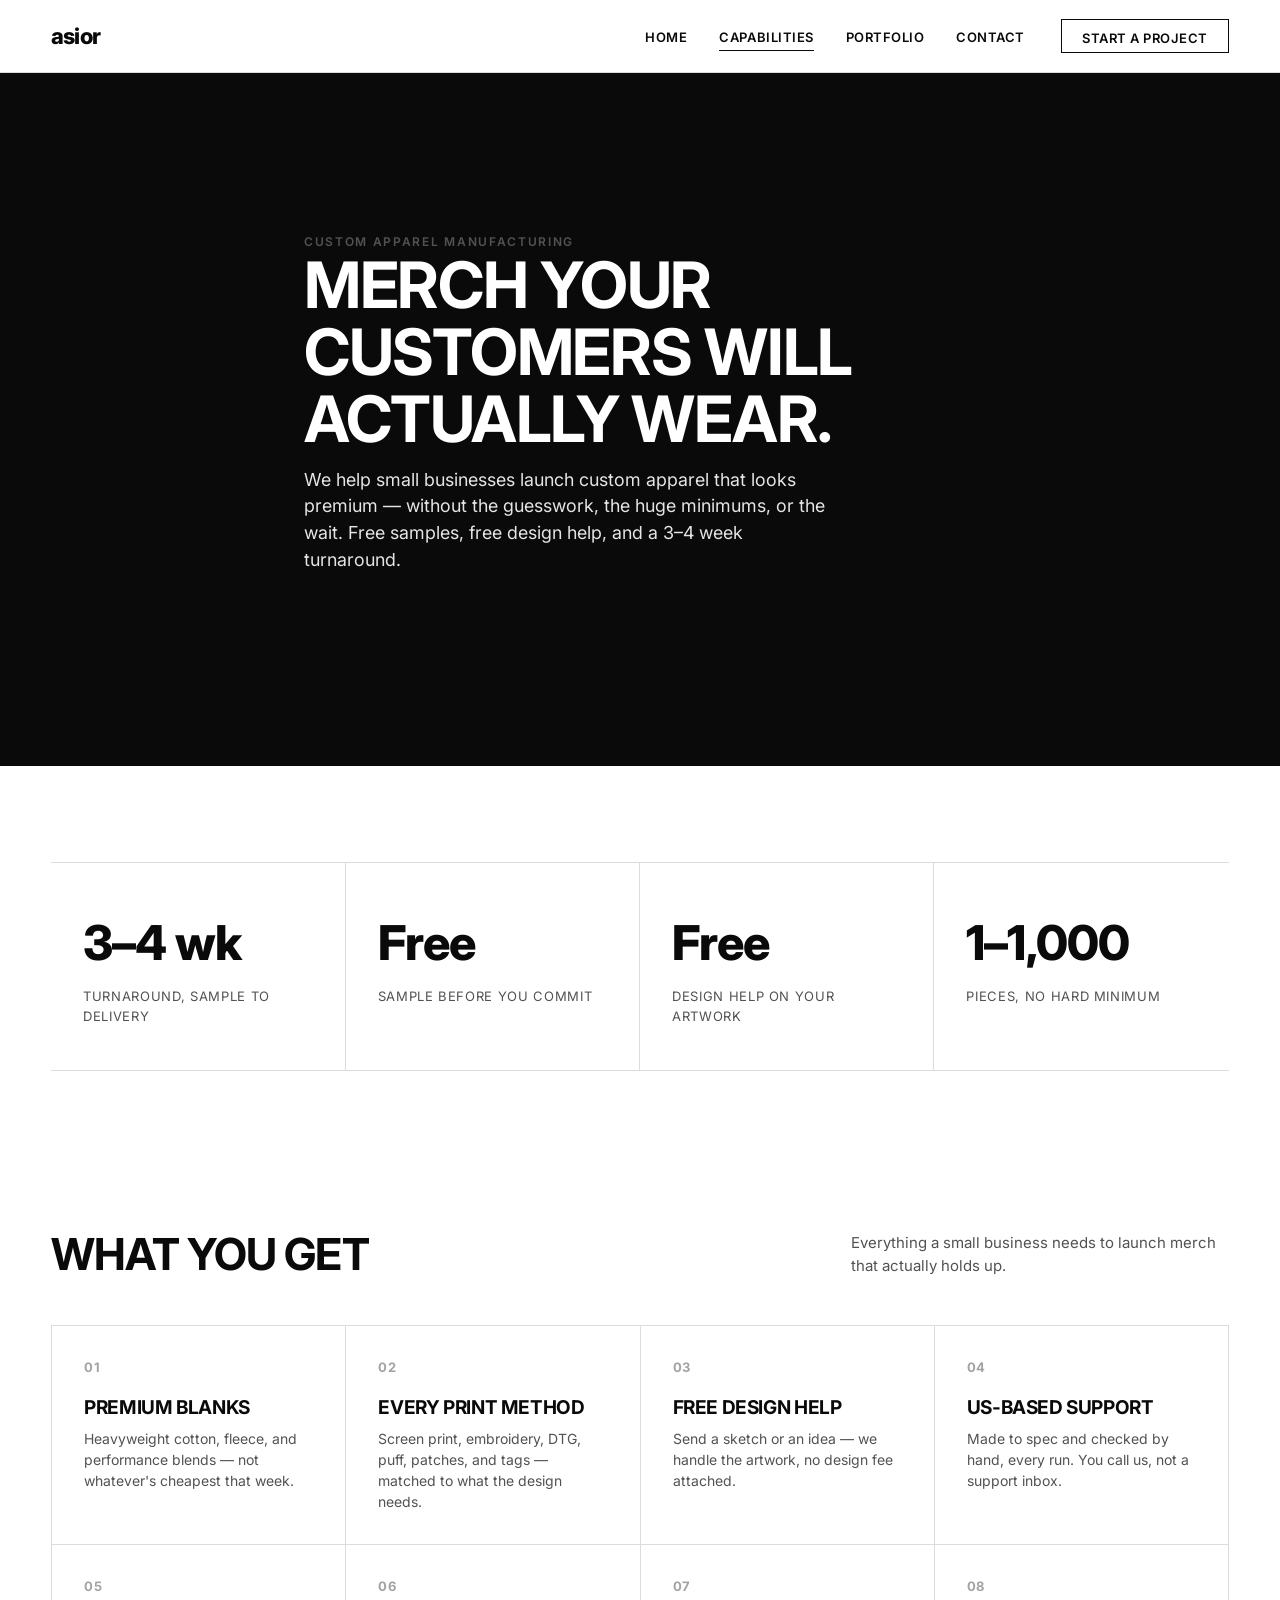
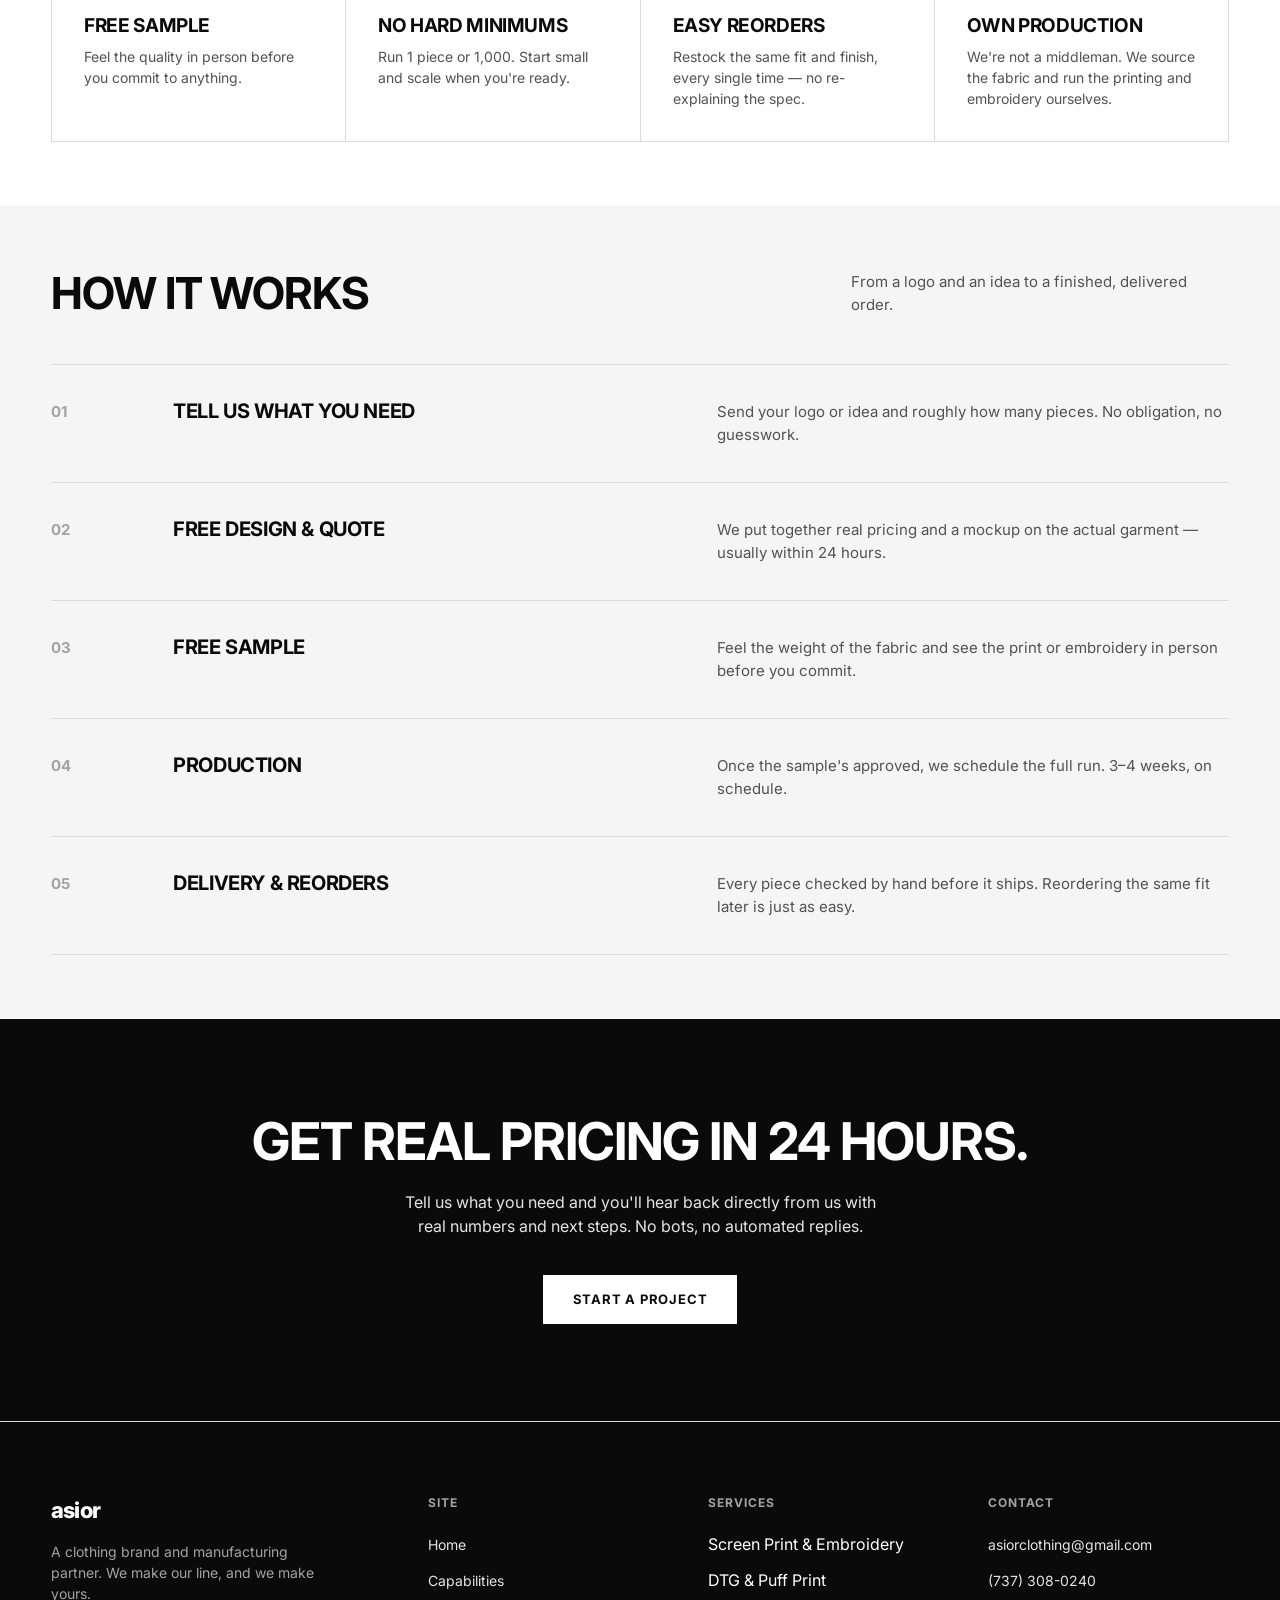
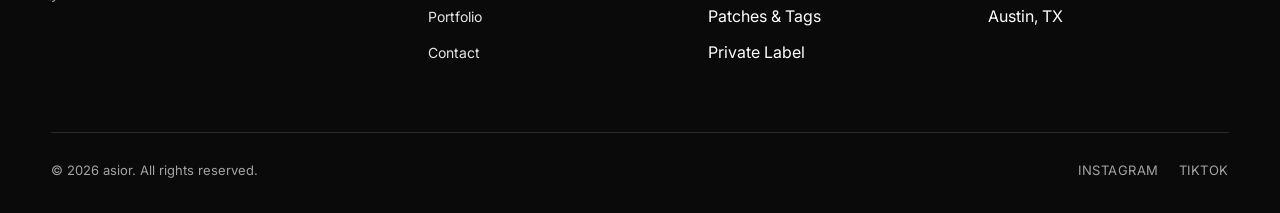
==== capabilities.html @ d7e806b7 "Initial asior marketing site Static site covering home, capabilities, portfolio, and contact pages f" ====
<!DOCTYPE html>
<html lang="en">
<head>
<meta charset="UTF-8">
<meta name="viewport" content="width=device-width, initial-scale=1.0">
<title>Capabilities — asior</title>
<meta name="description" content="Custom apparel manufacturing for small businesses. Free samples, free design help, no hard minimums, 3-4 week turnaround.">
<link rel="stylesheet" href="css/style.css">
</head>
<body>

<header class="site-header">
  <div class="header-inner">
    <a href="index.html" class="logo">asior</a>
    <nav class="main-nav">
      <ul>
        <li><a href="index.html">Home</a></li>
        <li><a href="capabilities.html" class="active">Capabilities</a></li>
        <li><a href="portfolio.html">Portfolio</a></li>
        <li><a href="contact.html">Contact</a></li>
      </ul>
      <a href="contact.html" class="nav-cta">Start a Project</a>
    </nav>
    <button class="menu-toggle" aria-label="Open menu"><span></span><span></span><span></span></button>
  </div>
</header>

<div class="mobile-nav">
  <button class="close-btn" aria-label="Close menu">&times;</button>
  <ul>
    <li><a href="index.html">Home</a></li>
    <li><a href="capabilities.html">Capabilities</a></li>
    <li><a href="portfolio.html">Portfolio</a></li>
    <li><a href="contact.html">Contact</a></li>
  </ul>
  <a href="contact.html" class="nav-cta">Start a Project</a>
</div>

<section class="page-hero">
  <div class="wrap">
    <p class="eyebrow">Custom Apparel Manufacturing</p>
    <h1 class="hero-title">Merch your customers will actually wear.</h1>
    <p class="hero-sub">We help small businesses launch custom apparel that looks premium — without the guesswork, the huge minimums, or the wait. Free samples, free design help, and a 3&ndash;4 week turnaround.</p>
  </div>
</section>

<section>
  <div class="wrap">
    <div class="stats reveal">
      <div class="stat">
        <div class="num">3&ndash;4 wk</div>
        <div class="label">Turnaround, Sample to Delivery</div>
      </div>
      <div class="stat">
        <div class="num">Free</div>
        <div class="label">Sample Before You Commit</div>
      </div>
      <div class="stat">
        <div class="num">Free</div>
        <div class="label">Design Help on Your Artwork</div>
      </div>
      <div class="stat">
        <div class="num">1&ndash;1,000</div>
        <div class="label">Pieces, No Hard Minimum</div>
      </div>
    </div>
  </div>
</section>

<section class="tight">
  <div class="wrap">
    <div class="section-head reveal">
      <h2>What You Get</h2>
      <p>Everything a small business needs to launch merch that actually holds up.</p>
    </div>
    <div class="grid-4">
      <div class="card reveal">
        <div class="num">01</div>
        <h3>Premium Blanks</h3>
        <p>Heavyweight cotton, fleece, and performance blends — not whatever's cheapest that week.</p>
      </div>
      <div class="card reveal">
        <div class="num">02</div>
        <h3>Every Print Method</h3>
        <p>Screen print, embroidery, DTG, puff, patches, and tags — matched to what the design needs.</p>
      </div>
      <div class="card reveal">
        <div class="num">03</div>
        <h3>Free Design Help</h3>
        <p>Send a sketch or an idea — we handle the artwork, no design fee attached.</p>
      </div>
      <div class="card reveal">
        <div class="num">04</div>
        <h3>US-Based Support</h3>
        <p>Made to spec and checked by hand, every run. You call us, not a support inbox.</p>
      </div>
      <div class="card reveal">
        <div class="num">05</div>
        <h3>Free Sample</h3>
        <p>Feel the quality in person before you commit to anything.</p>
      </div>
      <div class="card reveal">
        <div class="num">06</div>
        <h3>No Hard Minimums</h3>
        <p>Run 1 piece or 1,000. Start small and scale when you're ready.</p>
      </div>
      <div class="card reveal">
        <div class="num">07</div>
        <h3>Easy Reorders</h3>
        <p>Restock the same fit and finish, every single time — no re-explaining the spec.</p>
      </div>
      <div class="card reveal">
        <div class="num">08</div>
        <h3>Own Production</h3>
        <p>We're not a middleman. We source the fabric and run the printing and embroidery ourselves.</p>
      </div>
    </div>
  </div>
</section>

<section class="tight" style="background:var(--gray-100);">
  <div class="wrap">
    <div class="section-head reveal">
      <h2>How It Works</h2>
      <p>From a logo and an idea to a finished, delivered order.</p>
    </div>
    <div class="process-list reveal">
      <div class="process-step">
        <div class="step-num">01</div>
        <h3>Tell Us What You Need</h3>
        <p>Send your logo or idea and roughly how many pieces. No obligation, no guesswork.</p>
      </div>
      <div class="process-step">
        <div class="step-num">02</div>
        <h3>Free Design &amp; Quote</h3>
        <p>We put together real pricing and a mockup on the actual garment — usually within 24 hours.</p>
      </div>
      <div class="process-step">
        <div class="step-num">03</div>
        <h3>Free Sample</h3>
        <p>Feel the weight of the fabric and see the print or embroidery in person before you commit.</p>
      </div>
      <div class="process-step">
        <div class="step-num">04</div>
        <h3>Production</h3>
        <p>Once the sample's approved, we schedule the full run. 3&ndash;4 weeks, on schedule.</p>
      </div>
      <div class="process-step">
        <div class="step-num">05</div>
        <h3>Delivery &amp; Reorders</h3>
        <p>Every piece checked by hand before it ships. Reordering the same fit later is just as easy.</p>
      </div>
    </div>
  </div>
</section>

<section class="cta-band">
  <div class="wrap">
    <h2 class="reveal">Get real pricing in 24 hours.</h2>
    <p class="reveal">Tell us what you need and you'll hear back directly from us with real numbers and next steps. No bots, no automated replies.</p>
    <a href="contact.html" class="btn btn-light reveal">Start a Project</a>
  </div>
</section>

<footer class="site-footer">
  <div class="wrap">
    <div class="footer-grid">
      <div class="footer-brand">
        <div class="logo">asior</div>
        <p>A clothing brand and manufacturing partner. We make our line, and we make yours.</p>
      </div>
      <div class="footer-col">
        <h4>Site</h4>
        <ul>
          <li><a href="index.html">Home</a></li>
          <li><a href="capabilities.html">Capabilities</a></li>
          <li><a href="portfolio.html">Portfolio</a></li>
          <li><a href="contact.html">Contact</a></li>
        </ul>
      </div>
      <div class="footer-col">
        <h4>Services</h4>
        <ul>
          <li>Screen Print &amp; Embroidery</li>
          <li>DTG &amp; Puff Print</li>
          <li>Patches &amp; Tags</li>
          <li>Private Label</li>
        </ul>
      </div>
      <div class="footer-col">
        <h4>Contact</h4>
        <ul>
          <li><a href="mailto:asiorclothing@gmail.com">asiorclothing@gmail.com</a></li>
          <li><a href="tel:+17373080240">(737) 308-0240</a></li>
          <li>Austin, TX</li>
        </ul>
      </div>
    </div>
    <div class="footer-bottom">
      <p>&copy; 2026 asior. All rights reserved.</p>
      <div class="social-links">
        <a href="https://www.instagram.com/asior_clothing/" target="_blank" rel="noopener">Instagram</a>
        <a href="https://www.tiktok.com/@asiorclothing" target="_blank" rel="noopener">TikTok</a>
      </div>
    </div>
  </div>
</footer>

<script src="js/script.js"></script>
</body>
</html>
---- css/style.css ----
/* asior — design system
   Inspired by MNML: high-contrast black/white, large display type,
   generous whitespace, bordered grids, minimal text-based CTAs. */

@import url('https://fonts.googleapis.com/css2?family=Inter:wght@400;500;600;700;800&display=swap');

:root {
  --black: #0a0a0a;
  --white: #ffffff;
  --gray-100: #f5f5f5;
  --gray-200: #e5e5e5;
  --gray-400: #a3a3a3;
  --gray-600: #525252;
  --border: #dcdcdc;
  --max-width: 1400px;
  --gutter: clamp(20px, 4vw, 64px);
}

* { margin: 0; padding: 0; box-sizing: border-box; }

html { scroll-behavior: smooth; }

body {
  font-family: 'Inter', -apple-system, BlinkMacSystemFont, 'Segoe UI', sans-serif;
  color: var(--black);
  background: var(--white);
  line-height: 1.5;
  -webkit-font-smoothing: antialiased;
}

img { display: block; max-width: 100%; }

a { color: inherit; text-decoration: none; }

.wrap {
  max-width: var(--max-width);
  margin: 0 auto;
  padding-left: var(--gutter);
  padding-right: var(--gutter);
}

.eyebrow {
  font-size: 12px;
  font-weight: 600;
  letter-spacing: 0.14em;
  text-transform: uppercase;
  color: var(--gray-600);
}

h1, h2, h3 { font-weight: 700; letter-spacing: -0.02em; line-height: 1.05; }

/* ---------- Header ---------- */
.site-header {
  position: sticky;
  top: 0;
  z-index: 100;
  background: rgba(255,255,255,0.92);
  backdrop-filter: blur(8px);
  border-bottom: 1px solid var(--border);
}

.header-inner {
  max-width: var(--max-width);
  margin: 0 auto;
  padding: 0 var(--gutter);
  height: 72px;
  display: flex;
  align-items: center;
  justify-content: space-between;
}

.logo {
  font-size: 22px;
  font-weight: 800;
  letter-spacing: -0.04em;
  text-transform: lowercase;
}

.main-nav {
  display: flex;
  align-items: center;
  gap: 36px;
}

.main-nav ul {
  display: flex;
  list-style: none;
  gap: 32px;
}

.main-nav a {
  font-size: 13px;
  font-weight: 600;
  letter-spacing: 0.04em;
  text-transform: uppercase;
  position: relative;
  padding-bottom: 4px;
}

.main-nav a.active,
.main-nav a:hover {
  color: var(--black);
}

.main-nav a::after {
  content: '';
  position: absolute;
  left: 0; bottom: -2px;
  width: 0; height: 1px;
  background: var(--black);
  transition: width 0.25s ease;
}

.main-nav a:hover::after,
.main-nav a.active::after { width: 100%; }

.nav-cta {
  display: inline-flex;
  align-items: center;
  border: 1px solid var(--black);
  padding: 9px 20px;
  font-size: 12px;
  font-weight: 700;
  letter-spacing: 0.06em;
  text-transform: uppercase;
  transition: background 0.2s ease, color 0.2s ease;
}

.nav-cta:hover { background: var(--black); color: var(--white); }

.menu-toggle {
  display: none;
  flex-direction: column;
  gap: 5px;
  background: none;
  border: none;
  cursor: pointer;
  padding: 8px;
}

.menu-toggle span {
  width: 22px;
  height: 1.5px;
  background: var(--black);
  display: block;
}

/* ---------- Buttons / CTAs ---------- */
.btn {
  display: inline-flex;
  align-items: center;
  gap: 8px;
  font-size: 13px;
  font-weight: 700;
  letter-spacing: 0.06em;
  text-transform: uppercase;
  padding: 15px 30px;
  border: 1px solid var(--black);
  transition: background 0.2s ease, color 0.2s ease;
  cursor: pointer;
}

.btn-dark { background: var(--black); color: var(--white); }
.btn-dark:hover { background: var(--white); color: var(--black); }

.btn-light { background: var(--white); color: var(--black); }
.btn-light:hover { background: var(--black); color: var(--white); }

.text-link {
  font-size: 13px;
  font-weight: 600;
  letter-spacing: 0.03em;
  text-transform: uppercase;
  border-bottom: 1px solid var(--black);
  padding-bottom: 2px;
  display: inline-block;
}

/* ---------- Hero ---------- */
.hero {
  position: relative;
  min-height: 86vh;
  display: flex;
  align-items: flex-end;
  background: var(--black);
  overflow: hidden;
}

.hero-media {
  position: absolute;
  inset: 0;
  width: 100%;
  height: 100%;
  object-fit: cover;
  filter: grayscale(100%) contrast(1.05);
  opacity: 0.85;
}

.hero-overlay {
  position: absolute;
  inset: 0;
  background: linear-gradient(180deg, rgba(0,0,0,0.15) 0%, rgba(0,0,0,0.75) 100%);
}

.hero-content {
  position: relative;
  z-index: 2;
  color: var(--white);
  padding: 0 var(--gutter) 64px;
  max-width: var(--max-width);
  margin: 0 auto;
  width: 100%;
}

.hero-content .eyebrow { color: var(--gray-200); margin-bottom: 18px; }

.hero-title {
  font-size: clamp(42px, 7vw, 92px);
  text-transform: uppercase;
  max-width: 16ch;
  margin-bottom: 20px;
}

.hero-sub {
  font-size: clamp(15px, 1.4vw, 18px);
  color: var(--gray-200);
  max-width: 48ch;
  margin-bottom: 32px;
  font-weight: 400;
}

.hero-actions { display: flex; gap: 14px; flex-wrap: wrap; }

/* smaller page hero (non-home pages) */
.page-hero {
  min-height: 46vh;
  background: var(--black);
  color: var(--white);
  display: flex;
  align-items: center;
}

.page-hero .hero-title { font-size: clamp(36px, 6vw, 64px); margin-bottom: 14px; }
.page-hero .wrap { padding-top: 64px; padding-bottom: 64px; }

/* ---------- Sections ---------- */
section { padding: 96px 0; }
section.tight { padding: 64px 0; }
.section-head {
  display: flex;
  justify-content: space-between;
  align-items: flex-end;
  margin-bottom: 48px;
  gap: 24px;
  flex-wrap: wrap;
}

.section-head h2 { font-size: clamp(28px, 4vw, 44px); text-transform: uppercase; }
.section-head p { color: var(--gray-600); max-width: 42ch; font-size: 15px; }

.section-intro { max-width: 60ch; margin-bottom: 48px; }
.section-intro p { color: var(--gray-600); font-size: 16px; margin-top: 16px; }

/* ---------- Two-path tiles (home) ---------- */
.tiles {
  display: grid;
  grid-template-columns: 1fr 1fr;
  border-top: 1px solid var(--border);
  border-bottom: 1px solid var(--border);
}

.tile {
  position: relative;
  min-height: 560px;
  display: flex;
  align-items: flex-end;
  color: var(--white);
  border-right: 1px solid var(--border);
  overflow: hidden;
}

.tile:last-child { border-right: none; }

.tile img {
  position: absolute; inset: 0;
  width: 100%; height: 100%; object-fit: cover;
  filter: grayscale(100%);
  transition: transform 0.6s ease;
}

.tile:hover img { transform: scale(1.05); }

.tile::before {
  content: '';
  position: absolute; inset: 0;
  background: linear-gradient(180deg, rgba(0,0,0,0.05) 40%, rgba(0,0,0,0.8) 100%);
}

.tile-content { position: relative; z-index: 2; padding: 40px; }
.tile-content .eyebrow { color: var(--gray-200); }
.tile-content h3 { font-size: clamp(26px, 3vw, 34px); text-transform: uppercase; margin: 10px 0 14px; }
.tile-content p { color: var(--gray-200); font-size: 14px; max-width: 34ch; margin-bottom: 20px; }

/* ---------- Grid / cards ---------- */
.grid-3 {
  display: grid;
  grid-template-columns: repeat(3, 1fr);
  gap: 1px;
  background: var(--border);
  border: 1px solid var(--border);
}

.grid-4 {
  display: grid;
  grid-template-columns: repeat(4, 1fr);
  gap: 1px;
  background: var(--border);
  border: 1px solid var(--border);
}

.card {
  background: var(--white);
  padding: 32px;
}

.card .num {
  font-size: 13px;
  font-weight: 700;
  color: var(--gray-400);
  letter-spacing: 0.06em;
  margin-bottom: 20px;
}

.card h3 { font-size: 19px; text-transform: uppercase; margin-bottom: 10px; }
.card p { font-size: 14px; color: var(--gray-600); }

/* portfolio / media cards */
.media-card { background: var(--white); position: relative; }
.media-card .img-wrap { position: relative; aspect-ratio: 4/5; overflow: hidden; background: var(--gray-100); }
.media-card img { width: 100%; height: 100%; object-fit: cover; filter: grayscale(100%); transition: transform 0.5s ease; }
.media-card:hover img { transform: scale(1.04); }
.media-card .media-label { padding: 18px 20px; }
.media-card .eyebrow { margin-bottom: 6px; }
.media-card h3 { font-size: 16px; text-transform: none; font-weight: 600; letter-spacing: -0.01em; }

/* ---------- Process steps ---------- */
.process-list { border-top: 1px solid var(--border); }
.process-step {
  display: grid;
  grid-template-columns: 90px 1fr 1fr;
  gap: 32px;
  padding: 36px 0;
  border-bottom: 1px solid var(--border);
  align-items: start;
}

.process-step .step-num { font-size: 15px; font-weight: 700; color: var(--gray-400); }
.process-step h3 { font-size: 20px; text-transform: uppercase; }
.process-step p { font-size: 15px; color: var(--gray-600); }

/* ---------- Filter tabs (portfolio) ---------- */
.filter-tabs { display: flex; gap: 28px; margin-bottom: 40px; flex-wrap: wrap; }
.filter-tab {
  font-size: 13px;
  font-weight: 700;
  letter-spacing: 0.05em;
  text-transform: uppercase;
  color: var(--gray-400);
  background: none;
  border: none;
  cursor: pointer;
  padding-bottom: 6px;
  border-bottom: 2px solid transparent;
}
.filter-tab.active { color: var(--black); border-bottom-color: var(--black); }

/* ---------- Stats strip ---------- */
.stats {
  display: grid;
  grid-template-columns: repeat(4, 1fr);
  border-top: 1px solid var(--border);
  border-bottom: 1px solid var(--border);
}
.stat { padding: 44px 32px; border-right: 1px solid var(--border); }
.stat:last-child { border-right: none; }
.stat .num { font-size: clamp(32px, 4vw, 48px); font-weight: 800; letter-spacing: -0.02em; }
.stat .label { font-size: 13px; color: var(--gray-600); text-transform: uppercase; letter-spacing: 0.05em; margin-top: 8px; }

/* ---------- CTA band ---------- */
.cta-band {
  background: var(--black);
  color: var(--white);
  padding: 96px 0;
  text-align: center;
}
.cta-band h2 { font-size: clamp(30px, 5vw, 52px); text-transform: uppercase; margin-bottom: 20px; }
.cta-band p { color: var(--gray-200); max-width: 48ch; margin: 0 auto 36px; font-size: 16px; }

/* ---------- Form ---------- */
.form-grid { display: grid; grid-template-columns: 1fr 1fr; gap: 48px; }
.form-field { margin-bottom: 26px; }
.form-field label {
  display: block;
  font-size: 12px;
  font-weight: 700;
  letter-spacing: 0.06em;
  text-transform: uppercase;
  margin-bottom: 10px;
  color: var(--gray-600);
}
.form-field input,
.form-field select,
.form-field textarea {
  width: 100%;
  border: none;
  border-bottom: 1px solid var(--border);
  padding: 12px 0;
  font-size: 15px;
  font-family: inherit;
  background: transparent;
}
.form-field input:focus,
.form-field select:focus,
.form-field textarea:focus {
  outline: none;
  border-bottom-color: var(--black);
}
.form-field textarea { resize: vertical; min-height: 120px; }
.radio-group { display: flex; gap: 24px; margin-top: 6px; }
.radio-option { display: flex; align-items: center; gap: 8px; font-size: 14px; }

.contact-info-block { border-left: 1px solid var(--border); padding-left: 48px; }
.contact-info-block .info-item { margin-bottom: 32px; }
.contact-info-block .info-item .eyebrow { margin-bottom: 8px; }
.contact-info-block .info-item div.value { font-size: 17px; font-weight: 500; }

/* ---------- Footer ---------- */
.site-footer { border-top: 1px solid var(--border); background: var(--black); color: var(--white); padding: 72px 0 32px; }
.footer-grid {
  display: grid;
  grid-template-columns: 1.4fr 1fr 1fr 1fr;
  gap: 40px;
  padding-bottom: 56px;
  border-bottom: 1px solid #2a2a2a;
}
.footer-brand .logo { color: var(--white); margin-bottom: 14px; }
.footer-brand p { color: var(--gray-400); font-size: 14px; max-width: 32ch; }
.footer-col h4 {
  font-size: 12px;
  font-weight: 700;
  letter-spacing: 0.08em;
  text-transform: uppercase;
  margin-bottom: 20px;
  color: var(--gray-400);
}
.footer-col ul { list-style: none; }
.footer-col li { margin-bottom: 12px; }
.footer-col a { font-size: 14px; color: var(--gray-200); }
.footer-col a:hover { color: var(--white); text-decoration: underline; }
.footer-bottom {
  display: flex;
  justify-content: space-between;
  align-items: center;
  padding-top: 28px;
  flex-wrap: wrap;
  gap: 16px;
}
.footer-bottom p { font-size: 13px; color: var(--gray-400); }
.social-links { display: flex; gap: 20px; }
.social-links a { font-size: 13px; color: var(--gray-400); text-transform: uppercase; letter-spacing: 0.04em; }
.social-links a:hover { color: var(--white); }

/* ---------- Reveal on scroll ---------- */
.reveal { opacity: 0; transform: translateY(24px); transition: opacity 0.6s ease, transform 0.6s ease; }
.reveal.in-view { opacity: 1; transform: translateY(0); }

/* ---------- Responsive ---------- */
@media (max-width: 960px) {
  .main-nav ul, .nav-cta { display: none; }
  .menu-toggle { display: flex; }
  .tiles { grid-template-columns: 1fr; }
  .tile { border-right: none; border-bottom: 1px solid var(--border); }
  .grid-3, .grid-4 { grid-template-columns: 1fr 1fr; }
  .stats { grid-template-columns: 1fr 1fr; }
  .stat:nth-child(2) { border-right: none; }
  .process-step { grid-template-columns: 1fr; gap: 12px; }
  .form-grid { grid-template-columns: 1fr; gap: 0; }
  .contact-info-block { border-left: none; padding-left: 0; margin-top: 48px; padding-top: 48px; border-top: 1px solid var(--border); }
  .footer-grid { grid-template-columns: 1fr 1fr; gap: 32px; }
}

@media (max-width: 600px) {
  .grid-3, .grid-4 { grid-template-columns: 1fr; }
  .stats { grid-template-columns: 1fr 1fr; }
  .footer-grid { grid-template-columns: 1fr; }
  .hero-actions { flex-direction: column; align-items: stretch; }
}

/* ---------- Mobile nav drawer ---------- */
.mobile-nav {
  position: fixed;
  inset: 0;
  background: var(--white);
  z-index: 200;
  display: none;
  flex-direction: column;
  padding: 100px var(--gutter) 40px;
}
.mobile-nav.open { display: flex; }
.mobile-nav ul { list-style: none; display: flex; flex-direction: column; gap: 28px; }
.mobile-nav a { font-size: 28px; text-transform: uppercase; font-weight: 700; }
.mobile-nav .close-btn {
  position: absolute;
  top: 24px; right: var(--gutter);
  background: none; border: none; font-size: 28px; cursor: pointer;
}
.mobile-nav .nav-cta { display: inline-flex; margin-top: 40px; }
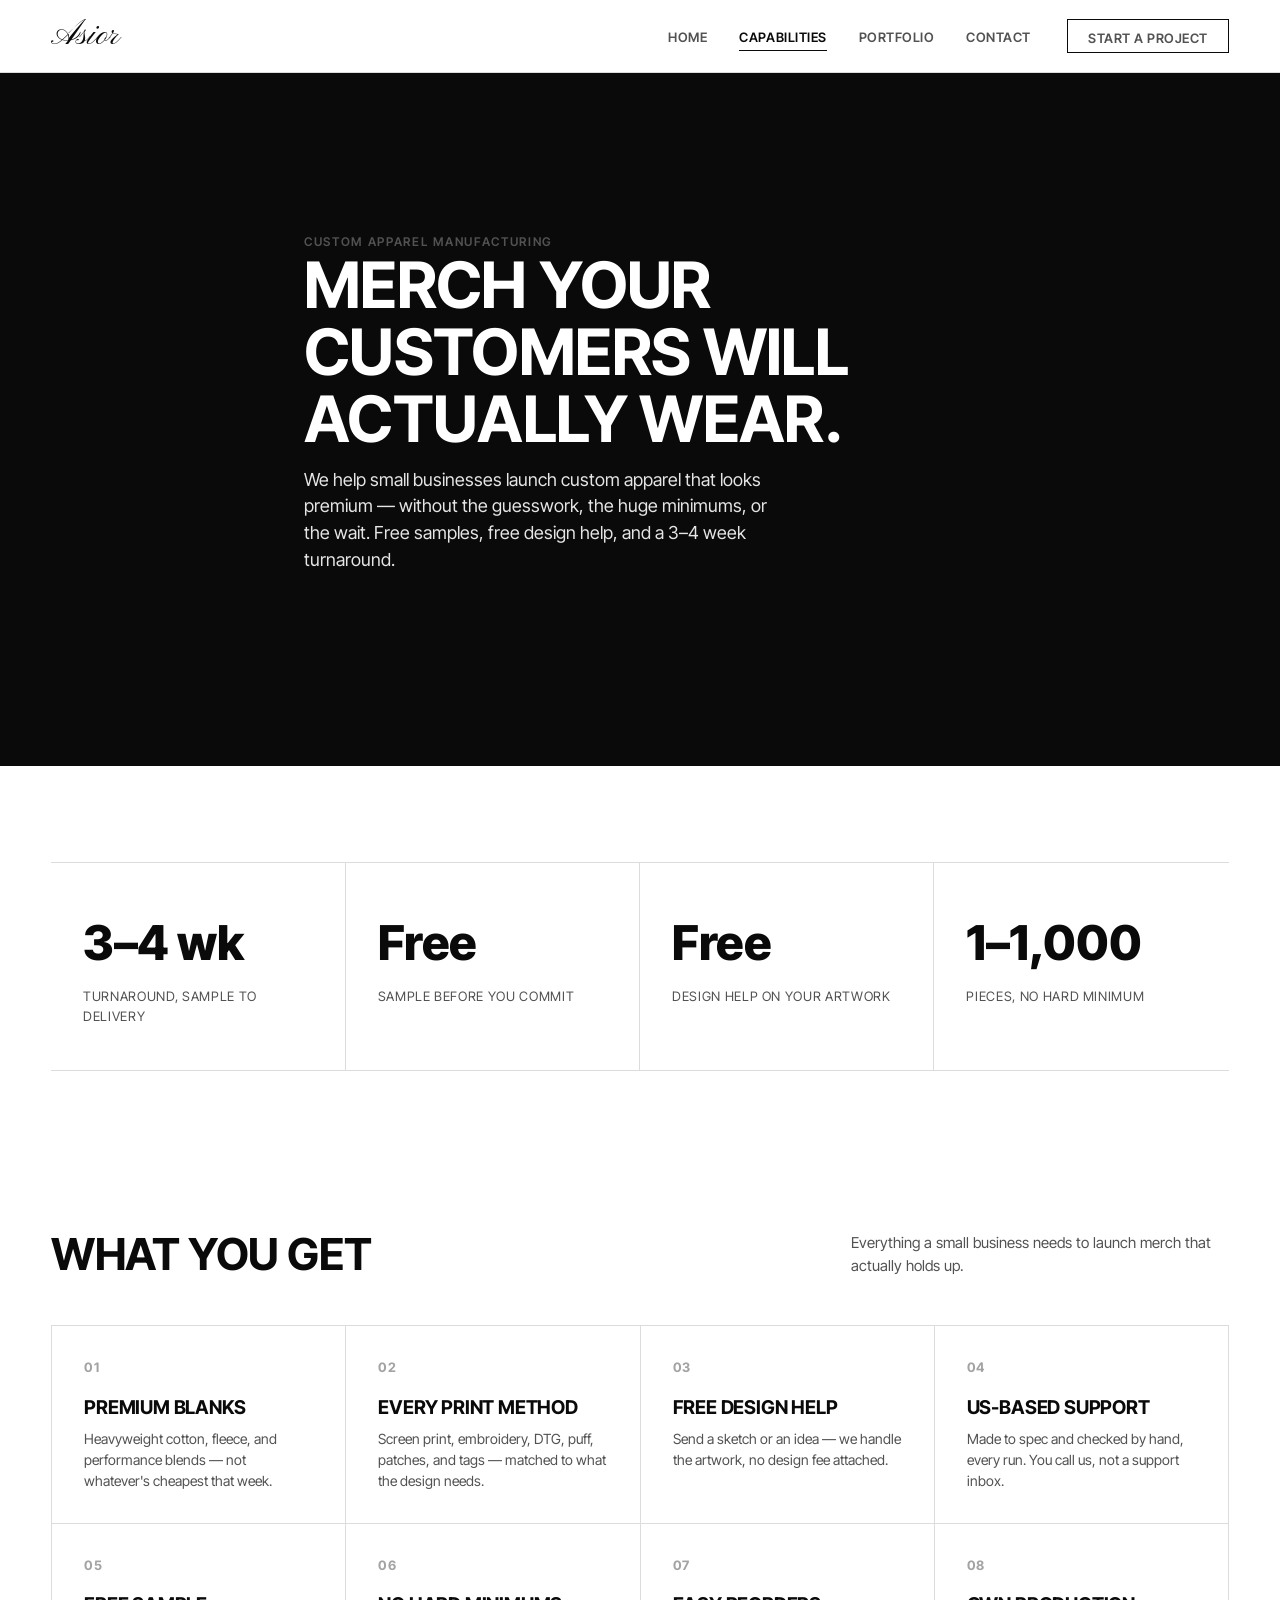
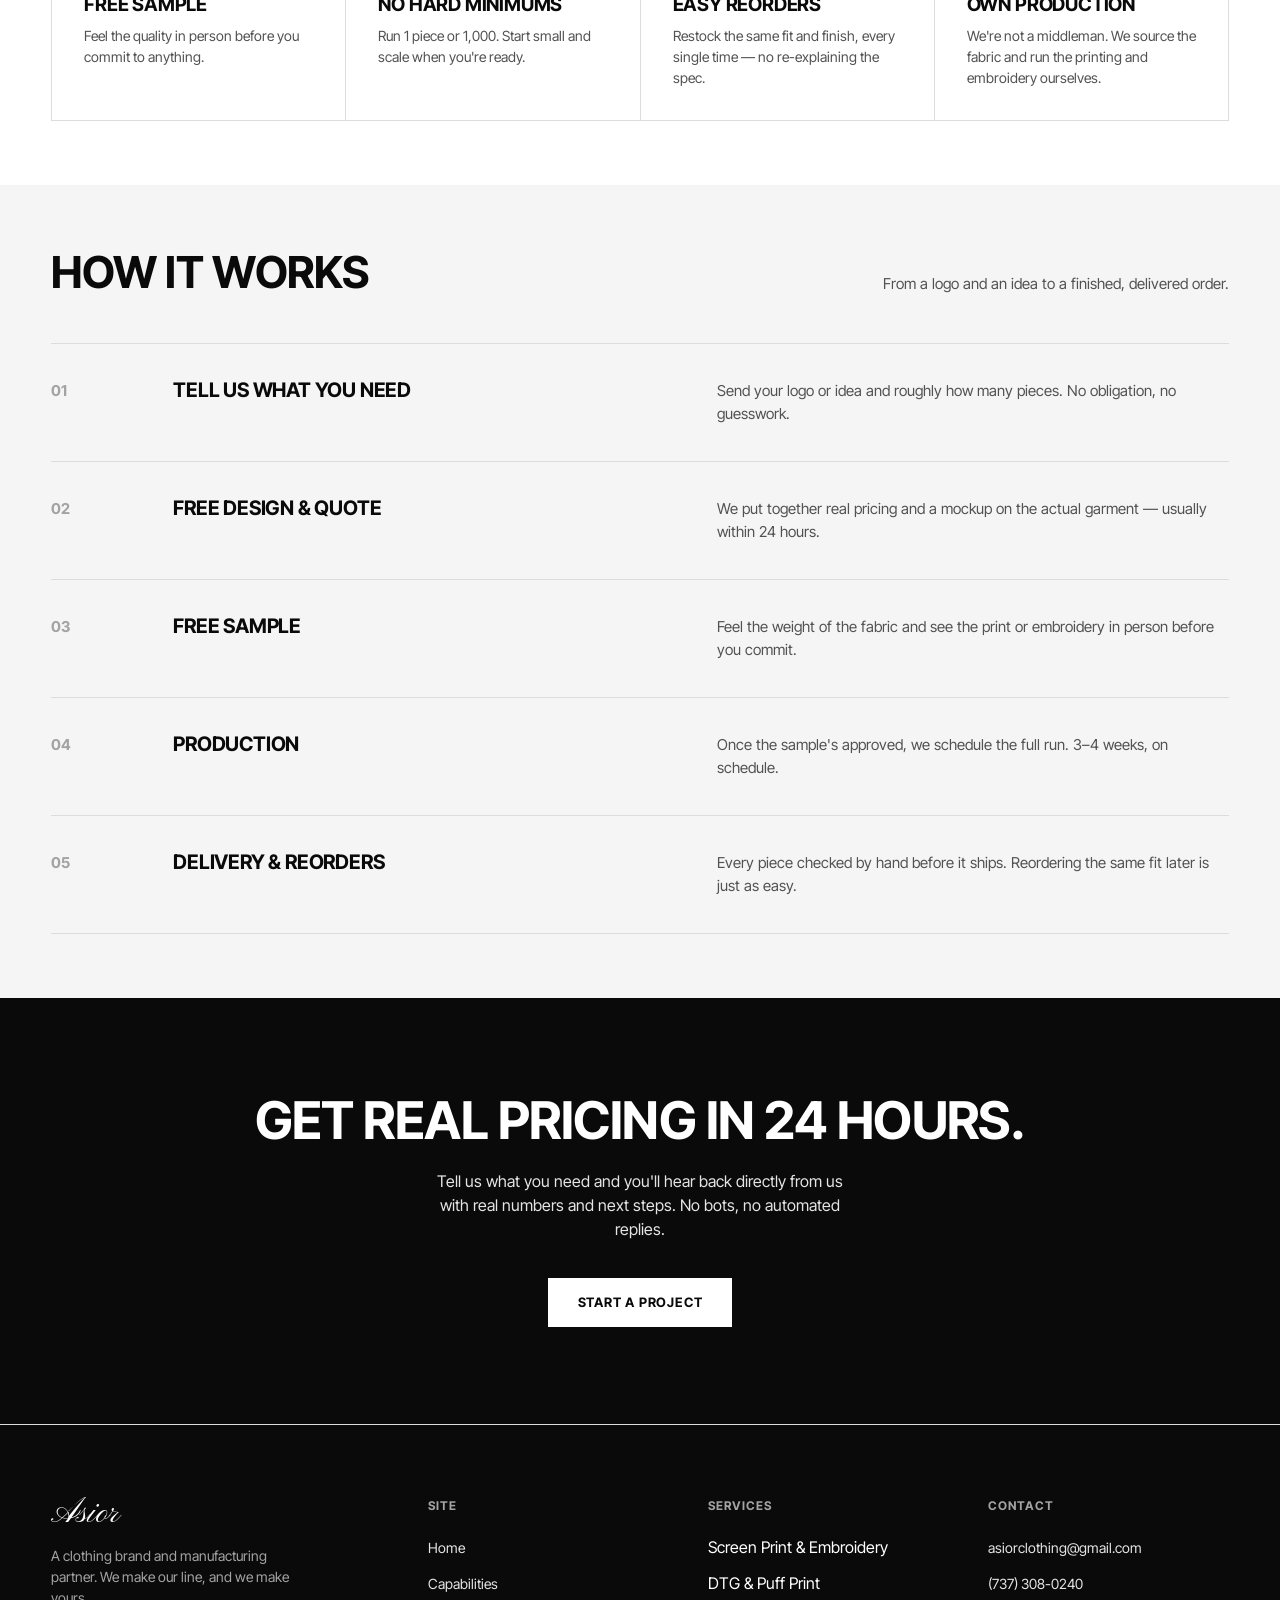
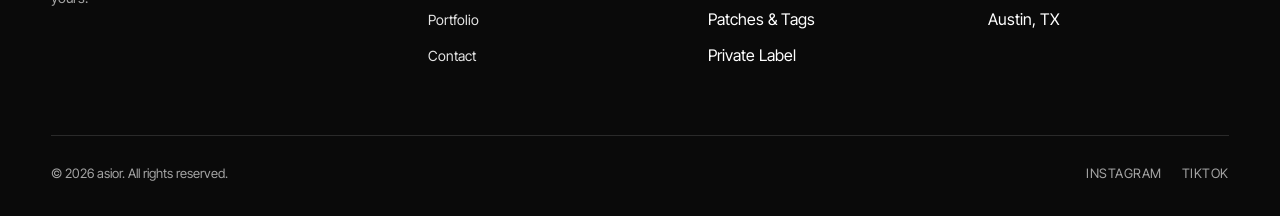
==== commit 222eadcd: "Match typography to the live asiorclothing.com brand system Verified the real site's fonts by readin" ====
--- a/capabilities.html
+++ b/capabilities.html
@@ -11,7 +11,7 @@
 
 <header class="site-header">
   <div class="header-inner">
-    <a href="index.html" class="logo">asior</a>
+    <a href="index.html" class="logo">Asior</a>
     <nav class="main-nav">
       <ul>
         <li><a href="index.html">Home</a></li>
@@ -166,7 +166,7 @@
   <div class="wrap">
     <div class="footer-grid">
       <div class="footer-brand">
-        <div class="logo">asior</div>
+        <div class="logo">Asior</div>
         <p>A clothing brand and manufacturing partner. We make our line, and we make yours.</p>
       </div>
       <div class="footer-col">
--- a/css/style.css
+++ b/css/style.css
@@ -2,7 +2,7 @@
    Inspired by MNML: high-contrast black/white, large display type,
    generous whitespace, bordered grids, minimal text-based CTAs. */
 
-@import url('https://fonts.googleapis.com/css2?family=Inter:wght@400;500;600;700;800&display=swap');
+@import url('https://fonts.googleapis.com/css2?family=Inter+Tight:wght@400;500;600;700;800&family=Pinyon+Script&display=swap');
 
 :root {
   --black: #0a0a0a;
@@ -14,6 +14,14 @@
   --border: #dcdcdc;
   --max-width: 1400px;
   --gutter: clamp(20px, 4vw, 64px);
+  /* Matches asiorclothing.com: Inter Tight carries the whole interface;
+     the script face is reserved for the hand-drawn Asior wordmark. */
+  --font-body: 'Inter Tight', -apple-system, BlinkMacSystemFont, 'Segoe UI', sans-serif;
+  --font-display: 'Inter Tight', -apple-system, BlinkMacSystemFont, sans-serif;
+  --font-script: 'Pinyon Script', 'Brush Script MT', cursive;
+  --ease: cubic-bezier(0.22, 1, 0.36, 1);
+  --ease-soft: cubic-bezier(0.4, 0, 0.2, 1);
+  --radius: 0;
 }
 
 * { margin: 0; padding: 0; box-sizing: border-box; }
@@ -21,12 +29,17 @@
 html { scroll-behavior: smooth; }
 
 body {
-  font-family: 'Inter', -apple-system, BlinkMacSystemFont, 'Segoe UI', sans-serif;
+  font-family: var(--font-body);
   color: var(--black);
   background: var(--white);
   line-height: 1.5;
   -webkit-font-smoothing: antialiased;
-}
+  -moz-osx-font-smoothing: grayscale;
+}
+
+::selection { background: var(--black); color: var(--white); }
+
+:focus-visible { outline: 2px solid var(--black); outline-offset: 3px; }
 
 img { display: block; max-width: 100%; }
 
@@ -47,16 +60,27 @@
   color: var(--gray-600);
 }
 
-h1, h2, h3 { font-weight: 700; letter-spacing: -0.02em; line-height: 1.05; }
+h1, h2, h3 {
+  font-family: var(--font-display);
+  font-weight: 700;
+  letter-spacing: -0.01em;
+  line-height: 1.05;
+}
 
 /* ---------- Header ---------- */
 .site-header {
   position: sticky;
   top: 0;
   z-index: 100;
-  background: rgba(255,255,255,0.92);
-  backdrop-filter: blur(8px);
+  background: rgba(255,255,255,0.88);
+  backdrop-filter: blur(10px);
+  -webkit-backdrop-filter: blur(10px);
   border-bottom: 1px solid var(--border);
+  transition: box-shadow 0.3s var(--ease-soft);
+}
+
+.site-header.scrolled {
+  box-shadow: 0 1px 0 rgba(10,10,10,0.05), 0 8px 24px -16px rgba(10,10,10,0.15);
 }
 
 .header-inner {
@@ -67,14 +91,22 @@
   display: flex;
   align-items: center;
   justify-content: space-between;
-}
+  transition: height 0.3s var(--ease-soft);
+}
+
+.site-header.scrolled .header-inner { height: 64px; }
 
 .logo {
-  font-size: 22px;
-  font-weight: 800;
-  letter-spacing: -0.04em;
-  text-transform: lowercase;
-}
+  font-family: var(--font-script);
+  font-size: 34px;
+  font-weight: 400;
+  letter-spacing: 0;
+  text-transform: none;
+  line-height: 1;
+  transition: opacity 0.2s var(--ease-soft);
+}
+
+.logo:hover { opacity: 0.6; }
 
 .main-nav {
   display: flex;
@@ -95,6 +127,8 @@
   text-transform: uppercase;
   position: relative;
   padding-bottom: 4px;
+  color: var(--gray-600);
+  transition: color 0.25s var(--ease-soft);
 }
 
 .main-nav a.active,
@@ -108,7 +142,7 @@
   left: 0; bottom: -2px;
   width: 0; height: 1px;
   background: var(--black);
-  transition: width 0.25s ease;
+  transition: width 0.35s var(--ease);
 }
 
 .main-nav a:hover::after,
@@ -118,15 +152,21 @@
   display: inline-flex;
   align-items: center;
   border: 1px solid var(--black);
+  border-radius: var(--radius);
   padding: 9px 20px;
   font-size: 12px;
   font-weight: 700;
   letter-spacing: 0.06em;
   text-transform: uppercase;
-  transition: background 0.2s ease, color 0.2s ease;
-}
-
-.nav-cta:hover { background: var(--black); color: var(--white); }
+  transition: background 0.3s var(--ease-soft), color 0.3s var(--ease-soft), transform 0.3s var(--ease), box-shadow 0.3s var(--ease);
+}
+
+.nav-cta:hover {
+  background: var(--black);
+  color: var(--white);
+  transform: translateY(-2px);
+  box-shadow: 0 10px 24px -10px rgba(10,10,10,0.4);
+}
 
 .menu-toggle {
   display: none;
@@ -143,6 +183,7 @@
   height: 1.5px;
   background: var(--black);
   display: block;
+  transition: transform 0.3s var(--ease), opacity 0.3s var(--ease);
 }
 
 /* ---------- Buttons / CTAs ---------- */
@@ -156,15 +197,18 @@
   text-transform: uppercase;
   padding: 15px 30px;
   border: 1px solid var(--black);
-  transition: background 0.2s ease, color 0.2s ease;
+  border-radius: var(--radius);
+  transition: background 0.3s var(--ease-soft), color 0.3s var(--ease-soft), transform 0.3s var(--ease), box-shadow 0.3s var(--ease);
   cursor: pointer;
 }
 
 .btn-dark { background: var(--black); color: var(--white); }
-.btn-dark:hover { background: var(--white); color: var(--black); }
+.btn-dark:hover { background: var(--white); color: var(--black); transform: translateY(-2px); box-shadow: 0 12px 28px -12px rgba(10,10,10,0.35); }
 
 .btn-light { background: var(--white); color: var(--black); }
-.btn-light:hover { background: var(--black); color: var(--white); }
+.btn-light:hover { background: var(--black); color: var(--white); transform: translateY(-2px); box-shadow: 0 12px 28px -12px rgba(10,10,10,0.5); }
+
+.btn:active { transform: translateY(0); }
 
 .text-link {
   font-size: 13px;
@@ -174,7 +218,10 @@
   border-bottom: 1px solid var(--black);
   padding-bottom: 2px;
   display: inline-block;
-}
+  transition: opacity 0.25s var(--ease-soft), transform 0.25s var(--ease);
+}
+
+.text-link:hover { opacity: 0.6; transform: translateX(2px); }
 
 /* ---------- Hero ---------- */
 .hero {
@@ -192,8 +239,13 @@
   width: 100%;
   height: 100%;
   object-fit: cover;
-  filter: grayscale(100%) contrast(1.05);
-  opacity: 0.85;
+  opacity: 0.92;
+  animation: heroZoom 14s var(--ease-soft) both;
+}
+
+@keyframes heroZoom {
+  from { transform: scale(1.06); }
+  to { transform: scale(1); }
 }
 
 .hero-overlay {
@@ -212,9 +264,31 @@
   width: 100%;
 }
 
-.hero-content .eyebrow { color: var(--gray-200); margin-bottom: 18px; }
+.hero-content .eyebrow,
+.hero-content .hero-title,
+.hero-content .hero-sub,
+.hero-content .hero-actions,
+.page-hero .wrap > * {
+  opacity: 0;
+  transform: translateY(18px);
+  animation: heroIn 0.8s var(--ease) forwards;
+}
+
+.hero-content .eyebrow { color: var(--gray-200); margin-bottom: 18px; animation-delay: 0.1s; }
+.hero-content .hero-title { animation-delay: 0.2s; }
+.hero-content .hero-sub { animation-delay: 0.34s; }
+.hero-content .hero-actions { animation-delay: 0.46s; }
+
+.page-hero .wrap > *:nth-child(1) { animation-delay: 0.1s; }
+.page-hero .wrap > *:nth-child(2) { animation-delay: 0.2s; }
+.page-hero .wrap > *:nth-child(3) { animation-delay: 0.32s; }
+
+@keyframes heroIn {
+  to { opacity: 1; transform: translateY(0); }
+}
 
 .hero-title {
+  font-family: var(--font-display);
   font-size: clamp(42px, 7vw, 92px);
   text-transform: uppercase;
   max-width: 16ch;
@@ -238,6 +312,7 @@
   color: var(--white);
   display: flex;
   align-items: center;
+  overflow: hidden;
 }
 
 .page-hero .hero-title { font-size: clamp(36px, 6vw, 64px); margin-bottom: 14px; }
@@ -284,11 +359,10 @@
 .tile img {
   position: absolute; inset: 0;
   width: 100%; height: 100%; object-fit: cover;
-  filter: grayscale(100%);
-  transition: transform 0.6s ease;
-}
-
-.tile:hover img { transform: scale(1.05); }
+  transition: transform 0.7s var(--ease);
+}
+
+.tile:hover img { transform: scale(1.06); }
 
 .tile::before {
   content: '';
@@ -296,7 +370,15 @@
   background: linear-gradient(180deg, rgba(0,0,0,0.05) 40%, rgba(0,0,0,0.8) 100%);
 }
 
-.tile-content { position: relative; z-index: 2; padding: 40px; }
+.tile-content {
+  position: relative;
+  z-index: 2;
+  padding: 40px;
+  transition: transform 0.5s var(--ease);
+}
+
+.tile:hover .tile-content { transform: translateY(-6px); }
+
 .tile-content .eyebrow { color: var(--gray-200); }
 .tile-content h3 { font-size: clamp(26px, 3vw, 34px); text-transform: uppercase; margin: 10px 0 14px; }
 .tile-content p { color: var(--gray-200); font-size: 14px; max-width: 34ch; margin-bottom: 20px; }
@@ -321,6 +403,14 @@
 .card {
   background: var(--white);
   padding: 32px;
+  position: relative;
+  transition: box-shadow 0.4s var(--ease), transform 0.4s var(--ease), z-index 0s;
+}
+
+.card:hover {
+  transform: translateY(-4px);
+  box-shadow: 0 20px 40px -24px rgba(10,10,10,0.3);
+  z-index: 3;
 }
 
 .card .num {
@@ -329,19 +419,33 @@
   color: var(--gray-400);
   letter-spacing: 0.06em;
   margin-bottom: 20px;
-}
+  transition: color 0.3s var(--ease-soft);
+}
+
+.card:hover .num { color: var(--black); }
 
 .card h3 { font-size: 19px; text-transform: uppercase; margin-bottom: 10px; }
 .card p { font-size: 14px; color: var(--gray-600); }
 
 /* portfolio / media cards */
-.media-card { background: var(--white); position: relative; }
+.media-card {
+  background: var(--white);
+  position: relative;
+  transition: box-shadow 0.4s var(--ease), transform 0.4s var(--ease), z-index 0s;
+}
+
+.media-card:hover {
+  transform: translateY(-4px);
+  box-shadow: 0 24px 44px -24px rgba(10,10,10,0.35);
+  z-index: 3;
+}
+
 .media-card .img-wrap { position: relative; aspect-ratio: 4/5; overflow: hidden; background: var(--gray-100); }
-.media-card img { width: 100%; height: 100%; object-fit: cover; filter: grayscale(100%); transition: transform 0.5s ease; }
-.media-card:hover img { transform: scale(1.04); }
+.media-card img { width: 100%; height: 100%; object-fit: cover; transition: transform 0.6s var(--ease); }
+.media-card:hover img { transform: scale(1.05); }
 .media-card .media-label { padding: 18px 20px; }
 .media-card .eyebrow { margin-bottom: 6px; }
-.media-card h3 { font-size: 16px; text-transform: none; font-weight: 600; letter-spacing: -0.01em; }
+.media-card h3 { font-size: 16px; text-transform: none; font-weight: 600; letter-spacing: -0.01em; font-family: var(--font-body); }
 
 /* ---------- Process steps ---------- */
 .process-list { border-top: 1px solid var(--border); }
@@ -352,9 +456,13 @@
   padding: 36px 0;
   border-bottom: 1px solid var(--border);
   align-items: start;
-}
-
-.process-step .step-num { font-size: 15px; font-weight: 700; color: var(--gray-400); }
+  transition: padding-left 0.4s var(--ease);
+}
+
+.process-step:hover { padding-left: 12px; }
+
+.process-step .step-num { font-size: 15px; font-weight: 700; color: var(--gray-400); transition: color 0.3s var(--ease-soft); }
+.process-step:hover .step-num { color: var(--black); }
 .process-step h3 { font-size: 20px; text-transform: uppercase; }
 .process-step p { font-size: 15px; color: var(--gray-600); }
 
@@ -371,8 +479,18 @@
   cursor: pointer;
   padding-bottom: 6px;
   border-bottom: 2px solid transparent;
-}
+  transition: color 0.3s var(--ease-soft), border-color 0.3s var(--ease-soft);
+}
+.filter-tab:hover { color: var(--black); }
 .filter-tab.active { color: var(--black); border-bottom-color: var(--black); }
+
+/* fade-in for filtered media cards */
+.media-card { animation: cardIn 0.5s var(--ease) both; }
+
+@keyframes cardIn {
+  from { opacity: 0; transform: translateY(14px); }
+  to { opacity: 1; transform: translateY(0); }
+}
 
 /* ---------- Stats strip ---------- */
 .stats {
@@ -381,9 +499,14 @@
   border-top: 1px solid var(--border);
   border-bottom: 1px solid var(--border);
 }
-.stat { padding: 44px 32px; border-right: 1px solid var(--border); }
+.stat {
+  padding: 44px 32px;
+  border-right: 1px solid var(--border);
+  transition: background 0.3s var(--ease-soft);
+}
+.stat:hover { background: var(--gray-100); }
 .stat:last-child { border-right: none; }
-.stat .num { font-size: clamp(32px, 4vw, 48px); font-weight: 800; letter-spacing: -0.02em; }
+.stat .num { font-family: var(--font-display); font-size: clamp(32px, 4vw, 48px); font-weight: 800; letter-spacing: -0.01em; }
 .stat .label { font-size: 13px; color: var(--gray-600); text-transform: uppercase; letter-spacing: 0.05em; margin-top: 8px; }
 
 /* ---------- CTA band ---------- */
@@ -418,21 +541,25 @@
   font-size: 15px;
   font-family: inherit;
   background: transparent;
+  transition: border-color 0.3s var(--ease-soft);
 }
 .form-field input:focus,
 .form-field select:focus,
 .form-field textarea:focus {
   outline: none;
   border-bottom-color: var(--black);
+  border-bottom-width: 2px;
 }
 .form-field textarea { resize: vertical; min-height: 120px; }
 .radio-group { display: flex; gap: 24px; margin-top: 6px; }
-.radio-option { display: flex; align-items: center; gap: 8px; font-size: 14px; }
+.radio-option { display: flex; align-items: center; gap: 8px; font-size: 14px; cursor: pointer; }
 
 .contact-info-block { border-left: 1px solid var(--border); padding-left: 48px; }
 .contact-info-block .info-item { margin-bottom: 32px; }
 .contact-info-block .info-item .eyebrow { margin-bottom: 8px; }
 .contact-info-block .info-item div.value { font-size: 17px; font-weight: 500; }
+.contact-info-block .info-item a { transition: opacity 0.25s var(--ease-soft); }
+.contact-info-block .info-item a:hover { opacity: 0.6; }
 
 /* ---------- Footer ---------- */
 .site-footer { border-top: 1px solid var(--border); background: var(--black); color: var(--white); padding: 72px 0 32px; }
@@ -455,7 +582,7 @@
 }
 .footer-col ul { list-style: none; }
 .footer-col li { margin-bottom: 12px; }
-.footer-col a { font-size: 14px; color: var(--gray-200); }
+.footer-col a { font-size: 14px; color: var(--gray-200); transition: color 0.25s var(--ease-soft); }
 .footer-col a:hover { color: var(--white); text-decoration: underline; }
 .footer-bottom {
   display: flex;
@@ -467,11 +594,16 @@
 }
 .footer-bottom p { font-size: 13px; color: var(--gray-400); }
 .social-links { display: flex; gap: 20px; }
-.social-links a { font-size: 13px; color: var(--gray-400); text-transform: uppercase; letter-spacing: 0.04em; }
+.social-links a { font-size: 13px; color: var(--gray-400); text-transform: uppercase; letter-spacing: 0.04em; transition: color 0.25s var(--ease-soft); }
 .social-links a:hover { color: var(--white); }
 
 /* ---------- Reveal on scroll ---------- */
-.reveal { opacity: 0; transform: translateY(24px); transition: opacity 0.6s ease, transform 0.6s ease; }
+.reveal {
+  opacity: 0;
+  transform: translateY(28px);
+  transition: opacity 0.7s var(--ease), transform 0.7s var(--ease);
+  transition-delay: var(--reveal-delay, 0ms);
+}
 .reveal.in-view { opacity: 1; transform: translateY(0); }
 
 /* ---------- Responsive ---------- */
@@ -496,22 +628,59 @@
   .hero-actions { flex-direction: column; align-items: stretch; }
 }
 
+@media (prefers-reduced-motion: reduce) {
+  *, *::before, *::after {
+    animation-duration: 0.01ms !important;
+    animation-iteration-count: 1 !important;
+    transition-duration: 0.01ms !important;
+    scroll-behavior: auto !important;
+  }
+}
+
 /* ---------- Mobile nav drawer ---------- */
 .mobile-nav {
   position: fixed;
   inset: 0;
   background: var(--white);
   z-index: 200;
-  display: none;
+  display: flex;
   flex-direction: column;
   padding: 100px var(--gutter) 40px;
-}
-.mobile-nav.open { display: flex; }
+  opacity: 0;
+  visibility: hidden;
+  transform: translateY(-16px);
+  transition: opacity 0.35s var(--ease), transform 0.4s var(--ease), visibility 0s linear 0.4s;
+}
+.mobile-nav.open {
+  opacity: 1;
+  visibility: visible;
+  transform: translateY(0);
+  transition: opacity 0.35s var(--ease), transform 0.4s var(--ease), visibility 0s linear 0s;
+}
 .mobile-nav ul { list-style: none; display: flex; flex-direction: column; gap: 28px; }
-.mobile-nav a { font-size: 28px; text-transform: uppercase; font-weight: 700; }
+.mobile-nav li {
+  opacity: 0;
+  transform: translateY(14px);
+  transition: opacity 0.4s var(--ease), transform 0.4s var(--ease);
+}
+.mobile-nav.open li { opacity: 1; transform: translateY(0); }
+.mobile-nav.open li:nth-child(1) { transition-delay: 0.08s; }
+.mobile-nav.open li:nth-child(2) { transition-delay: 0.14s; }
+.mobile-nav.open li:nth-child(3) { transition-delay: 0.2s; }
+.mobile-nav.open li:nth-child(4) { transition-delay: 0.26s; }
+.mobile-nav a { font-family: var(--font-display); font-size: 28px; text-transform: uppercase; font-weight: 700; }
 .mobile-nav .close-btn {
   position: absolute;
   top: 24px; right: var(--gutter);
   background: none; border: none; font-size: 28px; cursor: pointer;
-}
-.mobile-nav .nav-cta { display: inline-flex; margin-top: 40px; }
+  transition: transform 0.3s var(--ease);
+}
+.mobile-nav .close-btn:hover { transform: rotate(90deg); }
+.mobile-nav .nav-cta {
+  display: inline-flex;
+  margin-top: 40px;
+  opacity: 0;
+  transform: translateY(14px);
+  transition: opacity 0.4s var(--ease) 0.32s, transform 0.4s var(--ease) 0.32s;
+}
+.mobile-nav.open .nav-cta { opacity: 1; transform: translateY(0); }
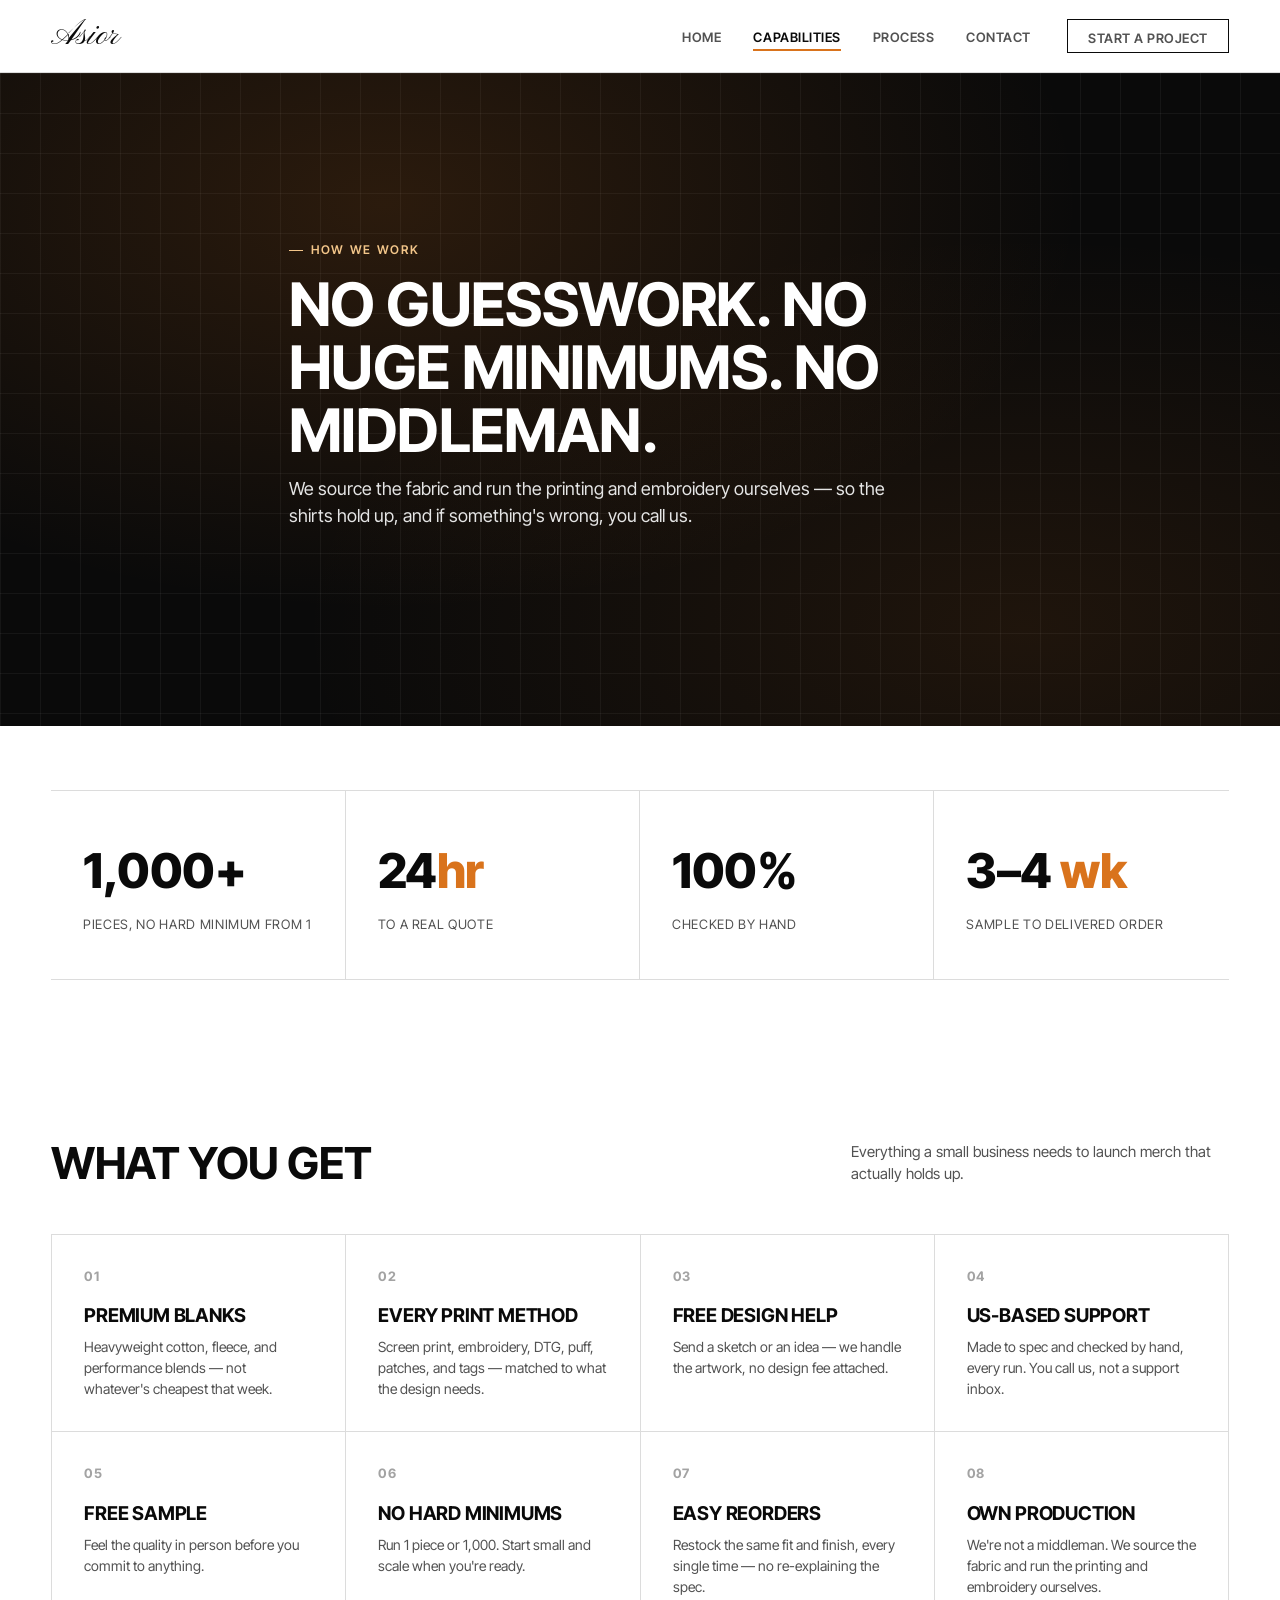
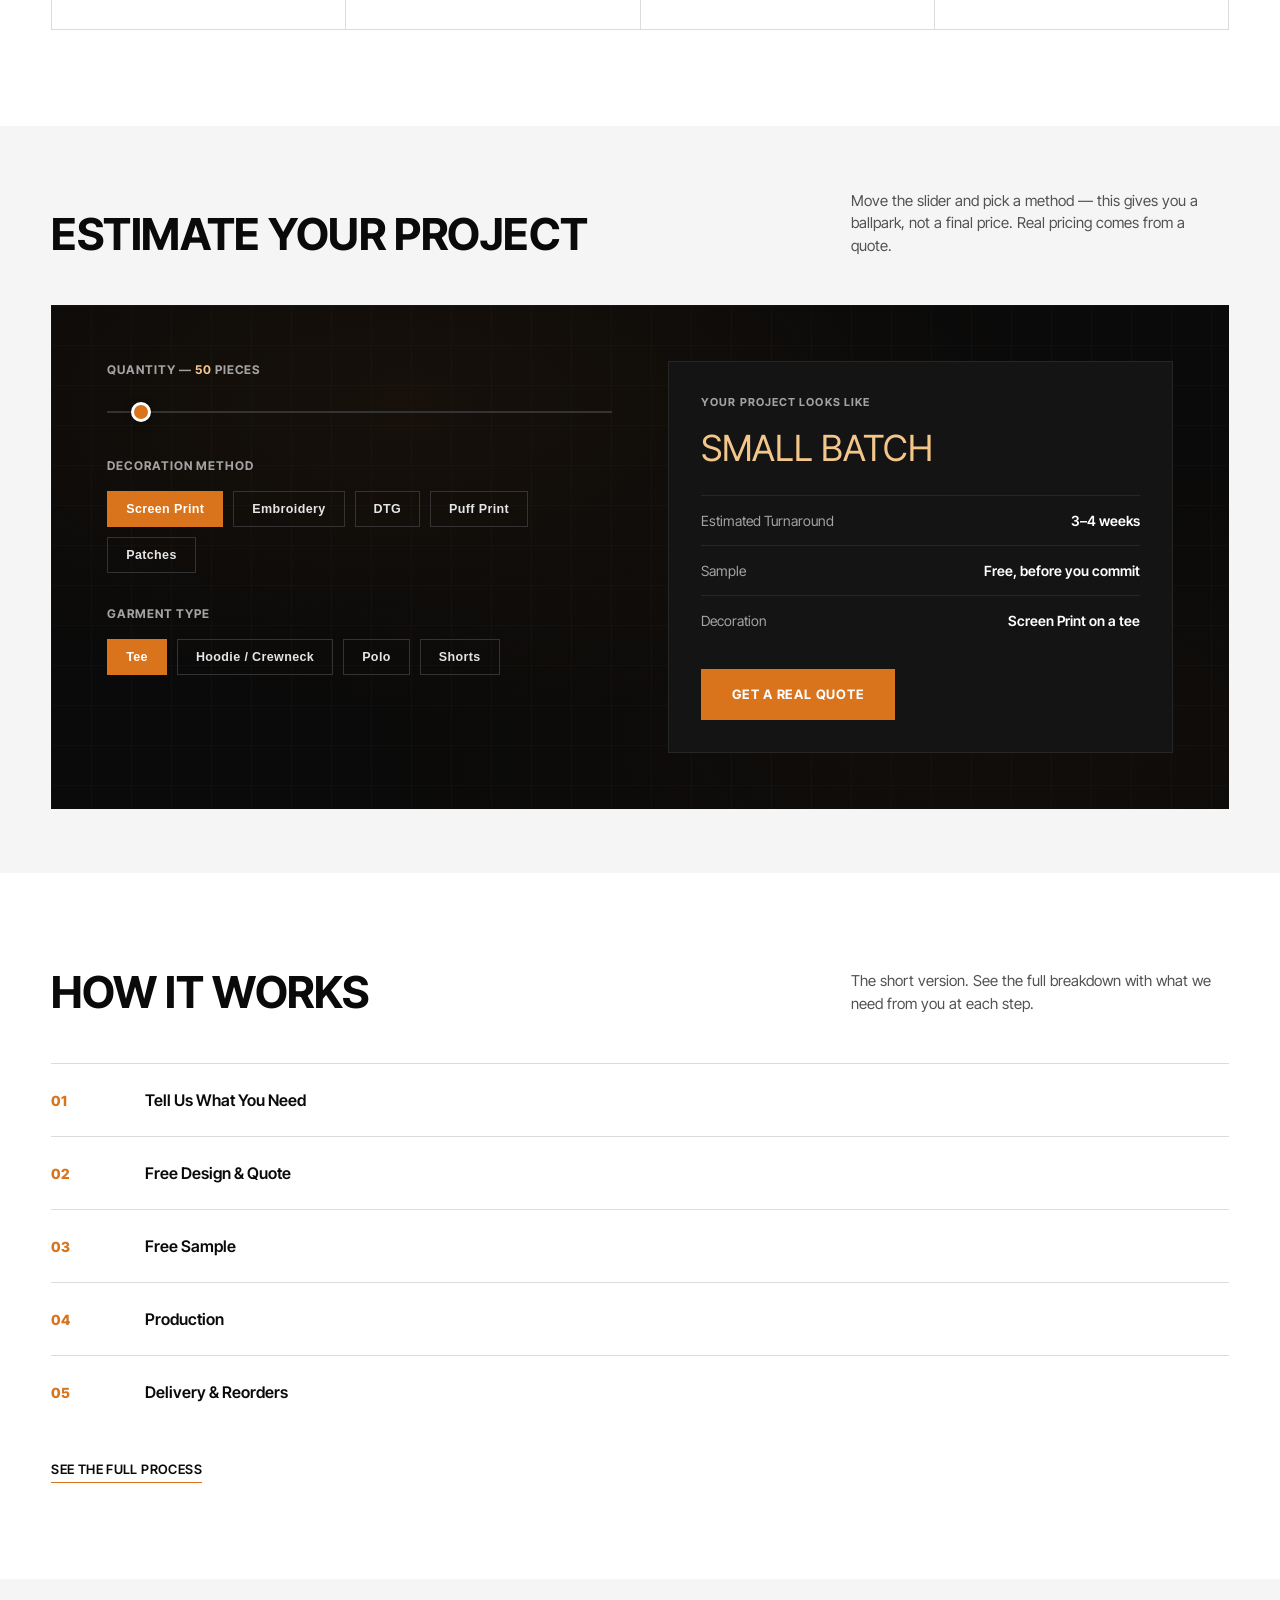
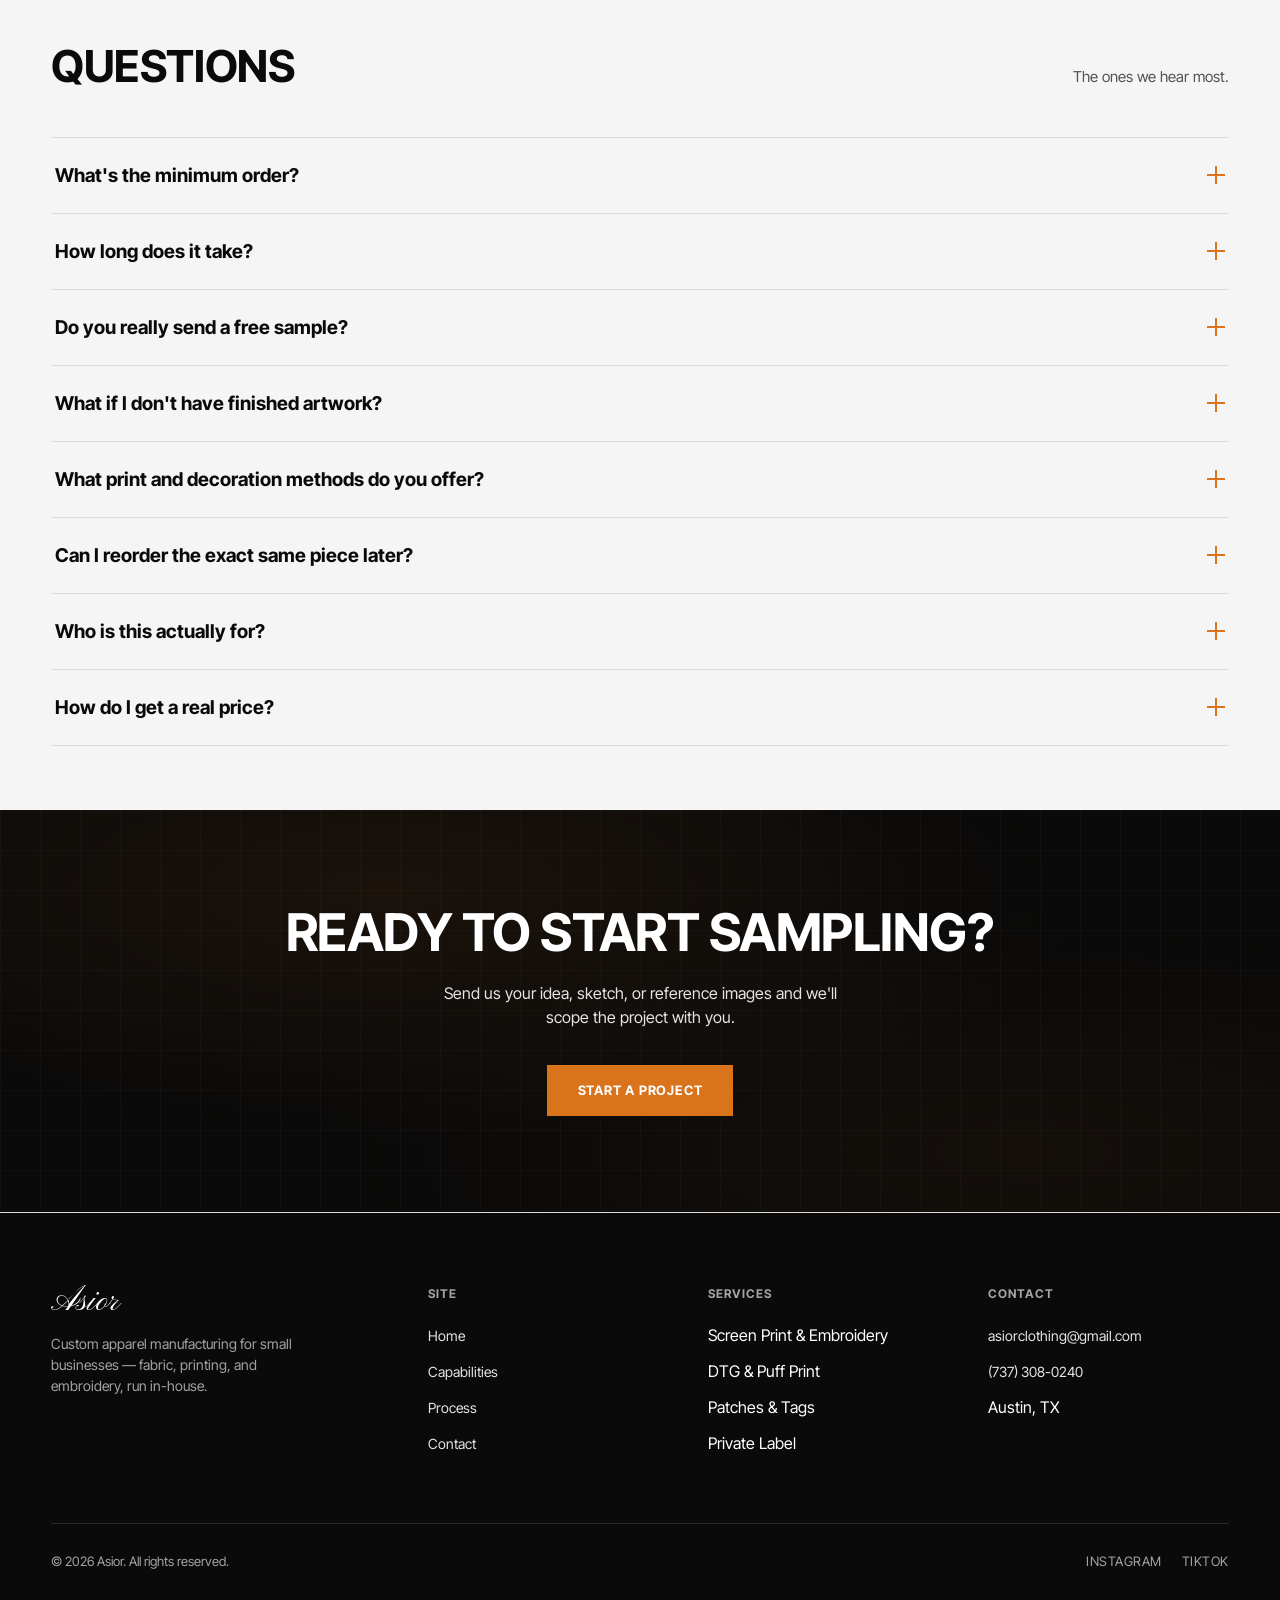
==== commit 8a7c4b97: "Rebuild as a pure manufacturing site: no photos, new interactive tools Removes all photography and t" ====
--- a/capabilities.html
+++ b/capabilities.html
@@ -3,8 +3,8 @@
 <head>
 <meta charset="UTF-8">
 <meta name="viewport" content="width=device-width, initial-scale=1.0">
-<title>Capabilities — asior</title>
-<meta name="description" content="Custom apparel manufacturing for small businesses. Free samples, free design help, no hard minimums, 3-4 week turnaround.">
+<title>Capabilities — Asior</title>
+<meta name="description" content="Screen print, embroidery, DTG, puff print, patches and tags. Free samples, free design help, 1-1,000 pieces, 3-4 week turnaround. Estimate your project.">
 <link rel="stylesheet" href="css/style.css">
 </head>
 <body>
@@ -16,7 +16,7 @@
       <ul>
         <li><a href="index.html">Home</a></li>
         <li><a href="capabilities.html" class="active">Capabilities</a></li>
-        <li><a href="portfolio.html">Portfolio</a></li>
+        <li><a href="process.html">Process</a></li>
         <li><a href="contact.html">Contact</a></li>
       </ul>
       <a href="contact.html" class="nav-cta">Start a Project</a>
@@ -30,44 +30,45 @@
   <ul>
     <li><a href="index.html">Home</a></li>
     <li><a href="capabilities.html">Capabilities</a></li>
-    <li><a href="portfolio.html">Portfolio</a></li>
+    <li><a href="process.html">Process</a></li>
     <li><a href="contact.html">Contact</a></li>
   </ul>
   <a href="contact.html" class="nav-cta">Start a Project</a>
 </div>
 
 <section class="page-hero">
-  <div class="wrap">
-    <p class="eyebrow">Custom Apparel Manufacturing</p>
-    <h1 class="hero-title">Merch your customers will actually wear.</h1>
-    <p class="hero-sub">We help small businesses launch custom apparel that looks premium — without the guesswork, the huge minimums, or the wait. Free samples, free design help, and a 3&ndash;4 week turnaround.</p>
-  </div>
-</section>
-
-<section>
+  <div class="pattern-grid"></div>
+  <div class="wrap">
+    <p class="eyebrow">How We Work</p>
+    <h1 class="hero-title">No Guesswork. No Huge Minimums. No Middleman.</h1>
+    <p class="hero-sub" style="color:var(--gray-200); max-width:60ch;">We source the fabric and run the printing and embroidery ourselves — so the shirts hold up, and if something's wrong, you call us.</p>
+  </div>
+</section>
+
+<section class="tight">
   <div class="wrap">
     <div class="stats reveal">
       <div class="stat">
-        <div class="num">3&ndash;4 wk</div>
-        <div class="label">Turnaround, Sample to Delivery</div>
+        <div class="num"><span data-count-to="1000" data-suffix="+">0</span></div>
+        <div class="label">Pieces, No Hard Minimum From 1</div>
       </div>
       <div class="stat">
-        <div class="num">Free</div>
-        <div class="label">Sample Before You Commit</div>
+        <div class="num"><span data-count-to="24">0</span><span class="accent-suffix">hr</span></div>
+        <div class="label">To A Real Quote</div>
       </div>
       <div class="stat">
-        <div class="num">Free</div>
-        <div class="label">Design Help on Your Artwork</div>
+        <div class="num"><span data-count-to="100" data-suffix="%">0</span></div>
+        <div class="label">Checked By Hand</div>
       </div>
       <div class="stat">
-        <div class="num">1&ndash;1,000</div>
-        <div class="label">Pieces, No Hard Minimum</div>
-      </div>
-    </div>
-  </div>
-</section>
-
-<section class="tight">
+        <div class="num">3&ndash;4<span class="accent-suffix"> wk</span></div>
+        <div class="label">Sample To Delivered Order</div>
+      </div>
+    </div>
+  </div>
+</section>
+
+<section>
   <div class="wrap">
     <div class="section-head reveal">
       <h2>What You Get</h2>
@@ -121,44 +122,133 @@
 <section class="tight" style="background:var(--gray-100);">
   <div class="wrap">
     <div class="section-head reveal">
+      <h2>Estimate Your Project</h2>
+      <p>Move the slider and pick a method — this gives you a ballpark, not a final price. Real pricing comes from a quote.</p>
+    </div>
+    <div class="estimator reveal">
+      <div class="pattern-grid" style="opacity:0.4;"></div>
+      <div class="estimator-grid">
+        <div>
+          <div class="estimator-field">
+            <label>Quantity &mdash; <span class="qty-readout">50</span> pieces</label>
+            <input type="range" id="est-qty" min="1" max="1000" value="50" step="1">
+          </div>
+          <div class="estimator-field">
+            <label>Decoration Method</label>
+            <div class="pill-group">
+              <button type="button" class="pill-btn active" data-method="Screen Print">Screen Print</button>
+              <button type="button" class="pill-btn" data-method="Embroidery">Embroidery</button>
+              <button type="button" class="pill-btn" data-method="DTG">DTG</button>
+              <button type="button" class="pill-btn" data-method="Puff Print">Puff Print</button>
+              <button type="button" class="pill-btn" data-method="Patches">Patches</button>
+            </div>
+          </div>
+          <div class="estimator-field">
+            <label>Garment Type</label>
+            <div class="pill-group">
+              <button type="button" class="pill-btn active" data-garment="Tee">Tee</button>
+              <button type="button" class="pill-btn" data-garment="Hoodie">Hoodie / Crewneck</button>
+              <button type="button" class="pill-btn" data-garment="Polo">Polo</button>
+              <button type="button" class="pill-btn" data-garment="Shorts">Shorts</button>
+            </div>
+          </div>
+        </div>
+        <div class="estimator-output">
+          <div class="out-label">Your Project Looks Like</div>
+          <div class="out-tier">Small Batch</div>
+          <div class="out-row"><span>Estimated Turnaround</span><span class="out-turnaround">3–4 weeks</span></div>
+          <div class="out-row"><span>Sample</span><span class="out-sample">Free, before you commit</span></div>
+          <div class="out-row"><span>Decoration</span><span class="out-method">Screen Print on a tee</span></div>
+          <a href="contact.html" class="btn btn-accent estimator-cta">Get a Real Quote</a>
+        </div>
+      </div>
+    </div>
+  </div>
+</section>
+
+<section>
+  <div class="wrap">
+    <div class="section-head reveal">
       <h2>How It Works</h2>
-      <p>From a logo and an idea to a finished, delivered order.</p>
-    </div>
-    <div class="process-list reveal">
-      <div class="process-step">
-        <div class="step-num">01</div>
-        <h3>Tell Us What You Need</h3>
-        <p>Send your logo or idea and roughly how many pieces. No obligation, no guesswork.</p>
-      </div>
-      <div class="process-step">
-        <div class="step-num">02</div>
-        <h3>Free Design &amp; Quote</h3>
-        <p>We put together real pricing and a mockup on the actual garment — usually within 24 hours.</p>
-      </div>
-      <div class="process-step">
-        <div class="step-num">03</div>
-        <h3>Free Sample</h3>
-        <p>Feel the weight of the fabric and see the print or embroidery in person before you commit.</p>
-      </div>
-      <div class="process-step">
-        <div class="step-num">04</div>
-        <h3>Production</h3>
-        <p>Once the sample's approved, we schedule the full run. 3&ndash;4 weeks, on schedule.</p>
-      </div>
-      <div class="process-step">
-        <div class="step-num">05</div>
-        <h3>Delivery &amp; Reorders</h3>
-        <p>Every piece checked by hand before it ships. Reordering the same fit later is just as easy.</p>
+      <p>The short version. See the full breakdown with what we need from you at each step.</p>
+    </div>
+    <div class="process-list reveal" style="border-top:1px solid var(--border);">
+      <div style="display:grid; grid-template-columns:70px 1fr; gap:24px; padding:24px 0; border-bottom:1px solid var(--border); align-items:baseline;">
+        <div style="font-family:var(--font-display); font-weight:800; color:var(--accent); font-size:14px;">01</div>
+        <div style="font-size:16px; font-weight:600;">Tell Us What You Need</div>
+      </div>
+      <div style="display:grid; grid-template-columns:70px 1fr; gap:24px; padding:24px 0; border-bottom:1px solid var(--border); align-items:baseline;">
+        <div style="font-family:var(--font-display); font-weight:800; color:var(--accent); font-size:14px;">02</div>
+        <div style="font-size:16px; font-weight:600;">Free Design &amp; Quote</div>
+      </div>
+      <div style="display:grid; grid-template-columns:70px 1fr; gap:24px; padding:24px 0; border-bottom:1px solid var(--border); align-items:baseline;">
+        <div style="font-family:var(--font-display); font-weight:800; color:var(--accent); font-size:14px;">03</div>
+        <div style="font-size:16px; font-weight:600;">Free Sample</div>
+      </div>
+      <div style="display:grid; grid-template-columns:70px 1fr; gap:24px; padding:24px 0; border-bottom:1px solid var(--border); align-items:baseline;">
+        <div style="font-family:var(--font-display); font-weight:800; color:var(--accent); font-size:14px;">04</div>
+        <div style="font-size:16px; font-weight:600;">Production</div>
+      </div>
+      <div style="display:grid; grid-template-columns:70px 1fr; gap:24px; padding:24px 0; align-items:baseline;">
+        <div style="font-family:var(--font-display); font-weight:800; color:var(--accent); font-size:14px;">05</div>
+        <div style="font-size:16px; font-weight:600;">Delivery &amp; Reorders</div>
+      </div>
+    </div>
+    <div style="margin-top:28px;">
+      <a href="process.html" class="text-link">See the Full Process</a>
+    </div>
+  </div>
+</section>
+
+<section class="tight" style="background:var(--gray-100);">
+  <div class="wrap">
+    <div class="section-head reveal">
+      <h2>Questions</h2>
+      <p>The ones we hear most.</p>
+    </div>
+    <div class="faq-list reveal">
+      <div class="faq-item">
+        <button class="faq-question"><span>What's the minimum order?</span><span class="plus"></span></button>
+        <div class="faq-answer"><p>1 to 1,000 pieces per style — there's no hard minimum. Plenty of our runs start as low as a single sample.</p></div>
+      </div>
+      <div class="faq-item">
+        <button class="faq-question"><span>How long does it take?</span><span class="plus"></span></button>
+        <div class="faq-answer"><p>3&ndash;4 weeks from an approved sample to a delivered order. If you're working toward a specific date, tell us and we'll say straight whether we can hit it.</p></div>
+      </div>
+      <div class="faq-item">
+        <button class="faq-question"><span>Do you really send a free sample?</span><span class="plus"></span></button>
+        <div class="faq-answer"><p>Yes. You feel the weight of the fabric and see the print or embroidery in person before you commit to anything.</p></div>
+      </div>
+      <div class="faq-item">
+        <button class="faq-question"><span>What if I don't have finished artwork?</span><span class="plus"></span></button>
+        <div class="faq-answer"><p>Send a sketch or an idea — design help on the artwork is free, with no separate design fee.</p></div>
+      </div>
+      <div class="faq-item">
+        <button class="faq-question"><span>What print and decoration methods do you offer?</span><span class="plus"></span></button>
+        <div class="faq-answer"><p>Screen print, embroidery, DTG, puff print, patches, and tags — matched to what the design actually needs.</p></div>
+      </div>
+      <div class="faq-item">
+        <button class="faq-question"><span>Can I reorder the exact same piece later?</span><span class="plus"></span></button>
+        <div class="faq-answer"><p>Yes — reorders use the same spec, so the fit and finish match your first run.</p></div>
+      </div>
+      <div class="faq-item">
+        <button class="faq-question"><span>Who is this actually for?</span><span class="plus"></span></button>
+        <div class="faq-answer"><p>Small businesses — coffee shops, gyms, salons, breweries, contractors, restaurants, real estate and insurance offices, youth sports leagues. Basically anyone who wants staff shirts or merch done right.</p></div>
+      </div>
+      <div class="faq-item">
+        <button class="faq-question"><span>How do I get a real price?</span><span class="plus"></span></button>
+        <div class="faq-answer"><p>Send your logo or idea and roughly how many pieces to <a href="mailto:asiorclothing@gmail.com" class="text-link" style="font-size:inherit; text-transform:none; font-weight:400;">asiorclothing@gmail.com</a> or call/text (737) 308-0240 — you'll hear back directly from us within 24 hours. No bots.</p></div>
       </div>
     </div>
   </div>
 </section>
 
 <section class="cta-band">
-  <div class="wrap">
-    <h2 class="reveal">Get real pricing in 24 hours.</h2>
-    <p class="reveal">Tell us what you need and you'll hear back directly from us with real numbers and next steps. No bots, no automated replies.</p>
-    <a href="contact.html" class="btn btn-light reveal">Start a Project</a>
+  <div class="pattern-grid" style="opacity:0.5;"></div>
+  <div class="wrap">
+    <h2 class="reveal">Ready to start sampling?</h2>
+    <p class="reveal">Send us your idea, sketch, or reference images and we'll scope the project with you.</p>
+    <a href="contact.html" class="btn btn-accent reveal">Start a Project</a>
   </div>
 </section>
 
@@ -167,14 +257,14 @@
     <div class="footer-grid">
       <div class="footer-brand">
         <div class="logo">Asior</div>
-        <p>A clothing brand and manufacturing partner. We make our line, and we make yours.</p>
+        <p>Custom apparel manufacturing for small businesses — fabric, printing, and embroidery, run in-house.</p>
       </div>
       <div class="footer-col">
         <h4>Site</h4>
         <ul>
           <li><a href="index.html">Home</a></li>
           <li><a href="capabilities.html">Capabilities</a></li>
-          <li><a href="portfolio.html">Portfolio</a></li>
+          <li><a href="process.html">Process</a></li>
           <li><a href="contact.html">Contact</a></li>
         </ul>
       </div>
@@ -197,7 +287,7 @@
       </div>
     </div>
     <div class="footer-bottom">
-      <p>&copy; 2026 asior. All rights reserved.</p>
+      <p>&copy; 2026 Asior. All rights reserved.</p>
       <div class="social-links">
         <a href="https://www.instagram.com/asior_clothing/" target="_blank" rel="noopener">Instagram</a>
         <a href="https://www.tiktok.com/@asiorclothing" target="_blank" rel="noopener">TikTok</a>
--- a/css/style.css
+++ b/css/style.css
@@ -1,6 +1,7 @@
-/* asior — design system
-   Inspired by MNML: high-contrast black/white, large display type,
-   generous whitespace, bordered grids, minimal text-based CTAs. */
+/* asior — manufacturing site design system
+   High-contrast black/white base, one warm accent, no photography.
+   Pattern-paper motifs stand in for imagery (apt for a garment
+   manufacturer: cut lines, grids, registration marks). */
 
 @import url('https://fonts.googleapis.com/css2?family=Inter+Tight:wght@400;500;600;700;800&family=Pinyon+Script&display=swap');
 
@@ -12,6 +13,13 @@
   --gray-400: #a3a3a3;
   --gray-600: #525252;
   --border: #dcdcdc;
+
+  /* One accent: a burnt-amber, the color of production-floor signage. */
+  --accent: #D9731C;
+  --accent-dark: #B35E16;
+  --accent-light: #F3C68A;
+  --accent-soft: #FBF0E2;
+
   --max-width: 1400px;
   --gutter: clamp(20px, 4vw, 64px);
   /* Matches asiorclothing.com: Inter Tight carries the whole interface;
@@ -37,9 +45,9 @@
   -moz-osx-font-smoothing: grayscale;
 }
 
-::selection { background: var(--black); color: var(--white); }
-
-:focus-visible { outline: 2px solid var(--black); outline-offset: 3px; }
+::selection { background: var(--accent); color: var(--white); }
+
+:focus-visible { outline: 2px solid var(--accent); outline-offset: 3px; }
 
 img { display: block; max-width: 100%; }
 
@@ -53,11 +61,22 @@
 }
 
 .eyebrow {
+  display: inline-flex;
+  align-items: center;
+  gap: 8px;
   font-size: 12px;
   font-weight: 600;
   letter-spacing: 0.14em;
   text-transform: uppercase;
   color: var(--gray-600);
+}
+
+.eyebrow::before {
+  content: '';
+  width: 14px;
+  height: 1.5px;
+  background: var(--accent);
+  display: inline-block;
 }
 
 h1, h2, h3 {
@@ -140,8 +159,8 @@
   content: '';
   position: absolute;
   left: 0; bottom: -2px;
-  width: 0; height: 1px;
-  background: var(--black);
+  width: 0; height: 2px;
+  background: var(--accent);
   transition: width 0.35s var(--ease);
 }
 
@@ -158,14 +177,15 @@
   font-weight: 700;
   letter-spacing: 0.06em;
   text-transform: uppercase;
-  transition: background 0.3s var(--ease-soft), color 0.3s var(--ease-soft), transform 0.3s var(--ease), box-shadow 0.3s var(--ease);
+  transition: background 0.3s var(--ease-soft), color 0.3s var(--ease-soft), border-color 0.3s var(--ease-soft), transform 0.3s var(--ease), box-shadow 0.3s var(--ease);
 }
 
 .nav-cta:hover {
-  background: var(--black);
+  background: var(--accent);
+  border-color: var(--accent);
   color: var(--white);
   transform: translateY(-2px);
-  box-shadow: 0 10px 24px -10px rgba(10,10,10,0.4);
+  box-shadow: 0 10px 24px -10px rgba(217,115,28,0.5);
 }
 
 .menu-toggle {
@@ -198,7 +218,7 @@
   padding: 15px 30px;
   border: 1px solid var(--black);
   border-radius: var(--radius);
-  transition: background 0.3s var(--ease-soft), color 0.3s var(--ease-soft), transform 0.3s var(--ease), box-shadow 0.3s var(--ease);
+  transition: background 0.3s var(--ease-soft), color 0.3s var(--ease-soft), border-color 0.3s var(--ease-soft), transform 0.3s var(--ease), box-shadow 0.3s var(--ease);
   cursor: pointer;
 }
 
@@ -207,6 +227,9 @@
 
 .btn-light { background: var(--white); color: var(--black); }
 .btn-light:hover { background: var(--black); color: var(--white); transform: translateY(-2px); box-shadow: 0 12px 28px -12px rgba(10,10,10,0.5); }
+
+.btn-accent { background: var(--accent); color: var(--white); border-color: var(--accent); }
+.btn-accent:hover { background: var(--accent-dark); border-color: var(--accent-dark); transform: translateY(-2px); box-shadow: 0 12px 28px -12px rgba(217,115,28,0.55); }
 
 .btn:active { transform: translateY(0); }
 
@@ -215,7 +238,7 @@
   font-weight: 600;
   letter-spacing: 0.03em;
   text-transform: uppercase;
-  border-bottom: 1px solid var(--black);
+  border-bottom: 1px solid var(--accent);
   padding-bottom: 2px;
   display: inline-block;
   transition: opacity 0.25s var(--ease-soft), transform 0.25s var(--ease);
@@ -223,42 +246,56 @@
 
 .text-link:hover { opacity: 0.6; transform: translateX(2px); }
 
-/* ---------- Hero ---------- */
+/* ---------- Pattern-paper motif (replaces photography) ---------- */
+.pattern-grid {
+  position: absolute;
+  inset: 0;
+  background-image:
+    linear-gradient(rgba(255,255,255,0.05) 1px, transparent 1px),
+    linear-gradient(90deg, rgba(255,255,255,0.05) 1px, transparent 1px);
+  background-size: 40px 40px;
+}
+
+.pattern-grid::after {
+  content: '';
+  position: absolute;
+  inset: 0;
+  background: radial-gradient(ellipse at 30% 20%, rgba(217,115,28,0.16), transparent 55%),
+              radial-gradient(ellipse at 80% 85%, rgba(217,115,28,0.1), transparent 50%);
+}
+
+.cut-mark {
+  position: absolute;
+  width: 22px;
+  height: 22px;
+  opacity: 0.5;
+}
+
+.cut-mark::before,
+.cut-mark::after {
+  content: '';
+  position: absolute;
+  background: var(--accent);
+}
+
+.cut-mark::before { left: 50%; top: 0; width: 1.5px; height: 100%; transform: translateX(-50%); }
+.cut-mark::after { top: 50%; left: 0; height: 1.5px; width: 100%; transform: translateY(-50%); }
+
+/* ---------- Hero (text + pattern, no imagery) ---------- */
 .hero {
   position: relative;
-  min-height: 86vh;
-  display: flex;
-  align-items: flex-end;
+  min-height: 80vh;
+  display: flex;
+  align-items: center;
   background: var(--black);
   overflow: hidden;
 }
 
-.hero-media {
-  position: absolute;
-  inset: 0;
-  width: 100%;
-  height: 100%;
-  object-fit: cover;
-  opacity: 0.92;
-  animation: heroZoom 14s var(--ease-soft) both;
-}
-
-@keyframes heroZoom {
-  from { transform: scale(1.06); }
-  to { transform: scale(1); }
-}
-
-.hero-overlay {
-  position: absolute;
-  inset: 0;
-  background: linear-gradient(180deg, rgba(0,0,0,0.15) 0%, rgba(0,0,0,0.75) 100%);
-}
-
 .hero-content {
   position: relative;
   z-index: 2;
   color: var(--white);
-  padding: 0 var(--gutter) 64px;
+  padding: 120px var(--gutter) 80px;
   max-width: var(--max-width);
   margin: 0 auto;
   width: 100%;
@@ -268,16 +305,19 @@
 .hero-content .hero-title,
 .hero-content .hero-sub,
 .hero-content .hero-actions,
+.hero-content .hero-trust,
 .page-hero .wrap > * {
   opacity: 0;
   transform: translateY(18px);
   animation: heroIn 0.8s var(--ease) forwards;
 }
 
-.hero-content .eyebrow { color: var(--gray-200); margin-bottom: 18px; animation-delay: 0.1s; }
+.hero-content .eyebrow { color: var(--accent-light); margin-bottom: 18px; animation-delay: 0.1s; }
+.hero-content .eyebrow::before { background: var(--accent-light); }
 .hero-content .hero-title { animation-delay: 0.2s; }
 .hero-content .hero-sub { animation-delay: 0.34s; }
 .hero-content .hero-actions { animation-delay: 0.46s; }
+.hero-content .hero-trust { animation-delay: 0.58s; }
 
 .page-hero .wrap > *:nth-child(1) { animation-delay: 0.1s; }
 .page-hero .wrap > *:nth-child(2) { animation-delay: 0.2s; }
@@ -289,34 +329,70 @@
 
 .hero-title {
   font-family: var(--font-display);
-  font-size: clamp(42px, 7vw, 92px);
-  text-transform: uppercase;
-  max-width: 16ch;
+  font-size: clamp(38px, 6.4vw, 84px);
+  text-transform: uppercase;
+  max-width: 18ch;
   margin-bottom: 20px;
+}
+
+.hero-title em {
+  font-style: normal;
+  color: var(--accent);
 }
 
 .hero-sub {
   font-size: clamp(15px, 1.4vw, 18px);
   color: var(--gray-200);
-  max-width: 48ch;
-  margin-bottom: 32px;
+  max-width: 50ch;
+  margin-bottom: 36px;
   font-weight: 400;
 }
 
-.hero-actions { display: flex; gap: 14px; flex-wrap: wrap; }
+.hero-actions { display: flex; gap: 14px; flex-wrap: wrap; margin-bottom: 40px; }
+
+.hero-trust {
+  display: flex;
+  gap: 28px;
+  flex-wrap: wrap;
+  padding-top: 28px;
+  border-top: 1px solid rgba(255,255,255,0.14);
+}
+
+.hero-trust .trust-item {
+  font-size: 12px;
+  font-weight: 600;
+  letter-spacing: 0.06em;
+  text-transform: uppercase;
+  color: var(--gray-200);
+  display: flex;
+  align-items: center;
+  gap: 8px;
+}
+
+.hero-trust .trust-item::before {
+  content: '';
+  width: 6px;
+  height: 6px;
+  background: var(--accent);
+  border-radius: 50%;
+  flex-shrink: 0;
+}
 
 /* smaller page hero (non-home pages) */
 .page-hero {
-  min-height: 46vh;
+  min-height: 42vh;
   background: var(--black);
   color: var(--white);
   display: flex;
   align-items: center;
+  position: relative;
   overflow: hidden;
 }
 
-.page-hero .hero-title { font-size: clamp(36px, 6vw, 64px); margin-bottom: 14px; }
-.page-hero .wrap { padding-top: 64px; padding-bottom: 64px; }
+.page-hero .wrap { padding-top: 64px; padding-bottom: 64px; position: relative; z-index: 2; }
+.page-hero .hero-title { font-size: clamp(34px, 5.6vw, 60px); margin-bottom: 14px; }
+.page-hero .eyebrow { color: var(--accent-light); margin-bottom: 14px; }
+.page-hero .eyebrow::before { background: var(--accent-light); }
 
 /* ---------- Sections ---------- */
 section { padding: 96px 0; }
@@ -335,53 +411,6 @@
 
 .section-intro { max-width: 60ch; margin-bottom: 48px; }
 .section-intro p { color: var(--gray-600); font-size: 16px; margin-top: 16px; }
-
-/* ---------- Two-path tiles (home) ---------- */
-.tiles {
-  display: grid;
-  grid-template-columns: 1fr 1fr;
-  border-top: 1px solid var(--border);
-  border-bottom: 1px solid var(--border);
-}
-
-.tile {
-  position: relative;
-  min-height: 560px;
-  display: flex;
-  align-items: flex-end;
-  color: var(--white);
-  border-right: 1px solid var(--border);
-  overflow: hidden;
-}
-
-.tile:last-child { border-right: none; }
-
-.tile img {
-  position: absolute; inset: 0;
-  width: 100%; height: 100%; object-fit: cover;
-  transition: transform 0.7s var(--ease);
-}
-
-.tile:hover img { transform: scale(1.06); }
-
-.tile::before {
-  content: '';
-  position: absolute; inset: 0;
-  background: linear-gradient(180deg, rgba(0,0,0,0.05) 40%, rgba(0,0,0,0.8) 100%);
-}
-
-.tile-content {
-  position: relative;
-  z-index: 2;
-  padding: 40px;
-  transition: transform 0.5s var(--ease);
-}
-
-.tile:hover .tile-content { transform: translateY(-6px); }
-
-.tile-content .eyebrow { color: var(--gray-200); }
-.tile-content h3 { font-size: clamp(26px, 3vw, 34px); text-transform: uppercase; margin: 10px 0 14px; }
-.tile-content p { color: var(--gray-200); font-size: 14px; max-width: 34ch; margin-bottom: 20px; }
 
 /* ---------- Grid / cards ---------- */
 .grid-3 {
@@ -407,12 +436,23 @@
   transition: box-shadow 0.4s var(--ease), transform 0.4s var(--ease), z-index 0s;
 }
 
+.card::before {
+  content: '';
+  position: absolute;
+  top: 0; left: 0;
+  width: 0; height: 2px;
+  background: var(--accent);
+  transition: width 0.4s var(--ease);
+}
+
 .card:hover {
   transform: translateY(-4px);
   box-shadow: 0 20px 40px -24px rgba(10,10,10,0.3);
   z-index: 3;
 }
 
+.card:hover::before { width: 100%; }
+
 .card .num {
   font-size: 13px;
   font-weight: 700;
@@ -422,77 +462,25 @@
   transition: color 0.3s var(--ease-soft);
 }
 
-.card:hover .num { color: var(--black); }
+.card:hover .num { color: var(--accent); }
 
 .card h3 { font-size: 19px; text-transform: uppercase; margin-bottom: 10px; }
 .card p { font-size: 14px; color: var(--gray-600); }
 
-/* portfolio / media cards */
-.media-card {
-  background: var(--white);
-  position: relative;
-  transition: box-shadow 0.4s var(--ease), transform 0.4s var(--ease), z-index 0s;
-}
-
-.media-card:hover {
-  transform: translateY(-4px);
-  box-shadow: 0 24px 44px -24px rgba(10,10,10,0.35);
-  z-index: 3;
-}
-
-.media-card .img-wrap { position: relative; aspect-ratio: 4/5; overflow: hidden; background: var(--gray-100); }
-.media-card img { width: 100%; height: 100%; object-fit: cover; transition: transform 0.6s var(--ease); }
-.media-card:hover img { transform: scale(1.05); }
-.media-card .media-label { padding: 18px 20px; }
-.media-card .eyebrow { margin-bottom: 6px; }
-.media-card h3 { font-size: 16px; text-transform: none; font-weight: 600; letter-spacing: -0.01em; font-family: var(--font-body); }
-
-/* ---------- Process steps ---------- */
-.process-list { border-top: 1px solid var(--border); }
-.process-step {
-  display: grid;
-  grid-template-columns: 90px 1fr 1fr;
-  gap: 32px;
-  padding: 36px 0;
-  border-bottom: 1px solid var(--border);
-  align-items: start;
-  transition: padding-left 0.4s var(--ease);
-}
-
-.process-step:hover { padding-left: 12px; }
-
-.process-step .step-num { font-size: 15px; font-weight: 700; color: var(--gray-400); transition: color 0.3s var(--ease-soft); }
-.process-step:hover .step-num { color: var(--black); }
-.process-step h3 { font-size: 20px; text-transform: uppercase; }
-.process-step p { font-size: 15px; color: var(--gray-600); }
-
-/* ---------- Filter tabs (portfolio) ---------- */
-.filter-tabs { display: flex; gap: 28px; margin-bottom: 40px; flex-wrap: wrap; }
-.filter-tab {
-  font-size: 13px;
-  font-weight: 700;
-  letter-spacing: 0.05em;
-  text-transform: uppercase;
-  color: var(--gray-400);
-  background: none;
-  border: none;
-  cursor: pointer;
-  padding-bottom: 6px;
-  border-bottom: 2px solid transparent;
-  transition: color 0.3s var(--ease-soft), border-color 0.3s var(--ease-soft);
-}
-.filter-tab:hover { color: var(--black); }
-.filter-tab.active { color: var(--black); border-bottom-color: var(--black); }
-
-/* fade-in for filtered media cards */
-.media-card { animation: cardIn 0.5s var(--ease) both; }
-
-@keyframes cardIn {
-  from { opacity: 0; transform: translateY(14px); }
-  to { opacity: 1; transform: translateY(0); }
-}
-
-/* ---------- Stats strip ---------- */
+/* ---------- Differentiator cards (icon + text, no photos) ---------- */
+.diff-icon {
+  width: 44px;
+  height: 44px;
+  border: 1.5px solid var(--accent);
+  display: flex;
+  align-items: center;
+  justify-content: center;
+  margin-bottom: 20px;
+  color: var(--accent);
+  position: relative;
+}
+
+/* ---------- Stats strip (with count-up numbers) ---------- */
 .stats {
   display: grid;
   grid-template-columns: repeat(4, 1fr);
@@ -506,8 +494,350 @@
 }
 .stat:hover { background: var(--gray-100); }
 .stat:last-child { border-right: none; }
-.stat .num { font-family: var(--font-display); font-size: clamp(32px, 4vw, 48px); font-weight: 800; letter-spacing: -0.01em; }
+.stat .num {
+  font-family: var(--font-display);
+  font-size: clamp(32px, 4vw, 48px);
+  font-weight: 800;
+  letter-spacing: -0.01em;
+  color: var(--black);
+}
+.stat .num .accent-suffix { color: var(--accent); }
 .stat .label { font-size: 13px; color: var(--gray-600); text-transform: uppercase; letter-spacing: 0.05em; margin-top: 8px; }
+
+/* ---------- Interactive process timeline ---------- */
+.timeline {
+  position: relative;
+  border-left: 2px solid var(--border);
+  margin-left: 20px;
+}
+
+.timeline-step {
+  position: relative;
+  padding: 0 0 48px 40px;
+  cursor: pointer;
+}
+
+.timeline-step:last-child { padding-bottom: 4px; }
+
+.timeline-step .dot {
+  position: absolute;
+  left: -2px;
+  top: 2px;
+  transform: translateX(-50%);
+  width: 14px;
+  height: 14px;
+  border-radius: 50%;
+  background: var(--white);
+  border: 2px solid var(--gray-400);
+  transition: border-color 0.3s var(--ease-soft), background 0.3s var(--ease-soft), box-shadow 0.3s var(--ease-soft);
+}
+
+.timeline-step .fill-line {
+  position: absolute;
+  left: -2px;
+  top: 2px;
+  width: 2px;
+  height: 0%;
+  background: var(--accent);
+  transition: height 0.5s var(--ease);
+}
+
+.timeline-step.in-view .dot {
+  border-color: var(--accent);
+  background: var(--accent);
+  box-shadow: 0 0 0 4px var(--accent-soft);
+}
+
+.timeline-step.in-view .fill-line { height: 100%; }
+.timeline-step:last-child .fill-line { display: none; }
+
+.timeline-head {
+  display: flex;
+  align-items: baseline;
+  gap: 16px;
+  flex-wrap: wrap;
+}
+
+.timeline-step .step-num {
+  font-family: var(--font-display);
+  font-size: 14px;
+  font-weight: 700;
+  color: var(--gray-400);
+  transition: color 0.3s var(--ease-soft);
+}
+
+.timeline-step.in-view .step-num { color: var(--accent); }
+
+.timeline-step h3 {
+  font-size: clamp(20px, 2.4vw, 28px);
+  text-transform: uppercase;
+}
+
+.timeline-step p {
+  color: var(--gray-600);
+  font-size: 15px;
+  max-width: 60ch;
+  margin-top: 10px;
+}
+
+.timeline-detail {
+  display: grid;
+  grid-template-columns: 1fr 1fr;
+  gap: 24px;
+  max-height: 0;
+  overflow: hidden;
+  opacity: 0;
+  transition: max-height 0.5s var(--ease), opacity 0.4s var(--ease), margin-top 0.5s var(--ease);
+  margin-top: 0;
+}
+
+.timeline-step.open .timeline-detail {
+  max-height: 300px;
+  opacity: 1;
+  margin-top: 20px;
+}
+
+.timeline-detail .detail-col {
+  background: var(--gray-100);
+  padding: 18px 20px;
+  border-left: 2px solid var(--accent);
+}
+
+.timeline-detail .detail-col h4 {
+  font-size: 11px;
+  font-weight: 700;
+  letter-spacing: 0.08em;
+  text-transform: uppercase;
+  color: var(--accent-dark);
+  margin-bottom: 10px;
+}
+
+.timeline-detail .detail-col ul { padding-left: 18px; }
+.timeline-detail .detail-col li { font-size: 13.5px; color: var(--gray-600); margin-bottom: 6px; }
+
+.timeline-toggle {
+  display: inline-flex;
+  align-items: center;
+  gap: 6px;
+  margin-top: 14px;
+  font-size: 12px;
+  font-weight: 700;
+  letter-spacing: 0.05em;
+  text-transform: uppercase;
+  color: var(--accent-dark);
+  background: none;
+  border: none;
+  cursor: pointer;
+  padding: 0;
+}
+
+.timeline-toggle .chev {
+  display: inline-block;
+  transition: transform 0.35s var(--ease);
+}
+
+.timeline-step.open .timeline-toggle .chev { transform: rotate(180deg); }
+
+/* ---------- FAQ accordion ---------- */
+.faq-list { border-top: 1px solid var(--border); }
+
+.faq-item { border-bottom: 1px solid var(--border); }
+
+.faq-question {
+  width: 100%;
+  display: flex;
+  align-items: center;
+  justify-content: space-between;
+  gap: 24px;
+  padding: 26px 4px;
+  background: none;
+  border: none;
+  text-align: left;
+  cursor: pointer;
+  font-family: var(--font-display);
+  font-size: clamp(16px, 2vw, 19px);
+  font-weight: 700;
+  color: var(--black);
+}
+
+.faq-question .plus {
+  position: relative;
+  width: 18px;
+  height: 18px;
+  flex-shrink: 0;
+}
+
+.faq-question .plus::before,
+.faq-question .plus::after {
+  content: '';
+  position: absolute;
+  background: var(--accent);
+  transition: transform 0.35s var(--ease);
+}
+
+.faq-question .plus::before { left: 50%; top: 0; width: 2px; height: 100%; transform: translateX(-50%); }
+.faq-question .plus::after { top: 50%; left: 0; height: 2px; width: 100%; transform: translateY(-50%); }
+
+.faq-item.open .faq-question .plus::before { transform: translateX(-50%) rotate(90deg); opacity: 0; }
+
+.faq-answer {
+  max-height: 0;
+  overflow: hidden;
+  opacity: 0;
+  transition: max-height 0.4s var(--ease), opacity 0.35s var(--ease), padding-bottom 0.4s var(--ease);
+}
+
+.faq-item.open .faq-answer { max-height: 240px; opacity: 1; padding-bottom: 26px; }
+
+.faq-answer p { color: var(--gray-600); font-size: 15px; max-width: 65ch; padding-right: 40px; }
+
+/* ---------- Estimator ---------- */
+.estimator {
+  background: var(--black);
+  color: var(--white);
+  padding: 56px;
+  position: relative;
+  overflow: hidden;
+}
+
+.estimator-grid {
+  position: relative;
+  z-index: 2;
+  display: grid;
+  grid-template-columns: 1fr 1fr;
+  gap: 56px;
+}
+
+.estimator-field { margin-bottom: 32px; }
+.estimator-field:last-child { margin-bottom: 0; }
+
+.estimator-field label {
+  display: block;
+  font-size: 12px;
+  font-weight: 700;
+  letter-spacing: 0.08em;
+  text-transform: uppercase;
+  color: var(--gray-400);
+  margin-bottom: 16px;
+}
+
+.estimator-field .qty-readout {
+  color: var(--accent-light);
+  font-family: var(--font-display);
+}
+
+.estimator input[type="range"] {
+  width: 100%;
+  -webkit-appearance: none;
+  appearance: none;
+  height: 2px;
+  background: #333;
+  outline: none;
+  margin: 12px 0;
+}
+
+.estimator input[type="range"]::-webkit-slider-thumb {
+  -webkit-appearance: none;
+  appearance: none;
+  width: 20px;
+  height: 20px;
+  border-radius: 50%;
+  background: var(--accent);
+  cursor: pointer;
+  border: 3px solid var(--white);
+  box-shadow: 0 2px 8px rgba(0,0,0,0.4);
+}
+
+.estimator input[type="range"]::-moz-range-thumb {
+  width: 20px;
+  height: 20px;
+  border-radius: 50%;
+  background: var(--accent);
+  cursor: pointer;
+  border: 3px solid var(--white);
+}
+
+.pill-group { display: flex; flex-wrap: wrap; gap: 10px; }
+
+.pill-btn {
+  padding: 10px 18px;
+  border: 1px solid #333;
+  background: transparent;
+  color: var(--gray-200);
+  font-size: 12.5px;
+  font-weight: 600;
+  letter-spacing: 0.03em;
+  cursor: pointer;
+  transition: all 0.25s var(--ease-soft);
+}
+
+.pill-btn:hover { border-color: var(--accent); color: var(--white); }
+.pill-btn.active { background: var(--accent); border-color: var(--accent); color: var(--white); }
+
+.estimator-output {
+  background: #141414;
+  border: 1px solid #262626;
+  padding: 32px;
+  display: flex;
+  flex-direction: column;
+}
+
+.estimator-output .out-label {
+  font-size: 11px;
+  font-weight: 700;
+  letter-spacing: 0.1em;
+  text-transform: uppercase;
+  color: var(--gray-400);
+  margin-bottom: 10px;
+}
+
+.estimator-output .out-tier {
+  font-family: var(--font-display);
+  font-size: clamp(26px, 3vw, 36px);
+  text-transform: uppercase;
+  color: var(--accent-light);
+  margin-bottom: 20px;
+  transition: opacity 0.2s var(--ease-soft);
+}
+
+.estimator-output .out-row {
+  display: flex;
+  justify-content: space-between;
+  padding: 14px 0;
+  border-top: 1px solid #262626;
+  font-size: 14px;
+}
+
+.estimator-output .out-row span:first-child { color: var(--gray-400); }
+.estimator-output .out-row span:last-child { font-weight: 600; text-align: right; }
+
+.estimator-output .btn { margin-top: 24px; align-self: flex-start; }
+
+/* ---------- Checklist ---------- */
+.checklist { list-style: none; }
+.checklist li {
+  display: flex;
+  gap: 16px;
+  padding: 20px 0;
+  border-bottom: 1px solid var(--border);
+  align-items: flex-start;
+}
+.checklist li:first-child { padding-top: 0; }
+.checklist .check-mark {
+  flex-shrink: 0;
+  width: 22px;
+  height: 22px;
+  border: 1.5px solid var(--accent);
+  display: flex;
+  align-items: center;
+  justify-content: center;
+  margin-top: 2px;
+  color: var(--accent);
+  font-size: 12px;
+  font-weight: 700;
+}
+.checklist h4 { font-size: 15px; font-weight: 700; margin-bottom: 4px; text-transform: uppercase; letter-spacing: 0.02em; }
+.checklist p { font-size: 14px; color: var(--gray-600); }
 
 /* ---------- CTA band ---------- */
 .cta-band {
@@ -515,9 +845,13 @@
   color: var(--white);
   padding: 96px 0;
   text-align: center;
-}
+  position: relative;
+  overflow: hidden;
+}
+.cta-band .wrap { position: relative; z-index: 2; }
 .cta-band h2 { font-size: clamp(30px, 5vw, 52px); text-transform: uppercase; margin-bottom: 20px; }
 .cta-band p { color: var(--gray-200); max-width: 48ch; margin: 0 auto 36px; font-size: 16px; }
+.cta-band .btn-group { display: inline-flex; gap: 14px; flex-wrap: wrap; justify-content: center; }
 
 /* ---------- Form ---------- */
 .form-grid { display: grid; grid-template-columns: 1fr 1fr; gap: 48px; }
@@ -547,12 +881,14 @@
 .form-field select:focus,
 .form-field textarea:focus {
   outline: none;
-  border-bottom-color: var(--black);
+  border-bottom-color: var(--accent);
   border-bottom-width: 2px;
 }
 .form-field textarea { resize: vertical; min-height: 120px; }
-.radio-group { display: flex; gap: 24px; margin-top: 6px; }
-.radio-option { display: flex; align-items: center; gap: 8px; font-size: 14px; cursor: pointer; }
+.form-field.prefilled label { color: var(--accent-dark); }
+.form-field.prefilled input,
+.form-field.prefilled select { border-bottom-color: var(--accent); }
+.form-hint { font-size: 13px; color: var(--gray-600); }
 
 .contact-info-block { border-left: 1px solid var(--border); padding-left: 48px; }
 .contact-info-block .info-item { margin-bottom: 32px; }
@@ -560,6 +896,16 @@
 .contact-info-block .info-item div.value { font-size: 17px; font-weight: 500; }
 .contact-info-block .info-item a { transition: opacity 0.25s var(--ease-soft); }
 .contact-info-block .info-item a:hover { opacity: 0.6; }
+
+.estimate-banner {
+  background: var(--accent-soft);
+  border-left: 3px solid var(--accent);
+  padding: 18px 22px;
+  margin-bottom: 36px;
+  font-size: 14px;
+  color: var(--black);
+}
+.estimate-banner strong { color: var(--accent-dark); }
 
 /* ---------- Footer ---------- */
 .site-footer { border-top: 1px solid var(--border); background: var(--black); color: var(--white); padding: 72px 0 32px; }
@@ -583,7 +929,7 @@
 .footer-col ul { list-style: none; }
 .footer-col li { margin-bottom: 12px; }
 .footer-col a { font-size: 14px; color: var(--gray-200); transition: color 0.25s var(--ease-soft); }
-.footer-col a:hover { color: var(--white); text-decoration: underline; }
+.footer-col a:hover { color: var(--accent-light); text-decoration: underline; }
 .footer-bottom {
   display: flex;
   justify-content: space-between;
@@ -595,7 +941,7 @@
 .footer-bottom p { font-size: 13px; color: var(--gray-400); }
 .social-links { display: flex; gap: 20px; }
 .social-links a { font-size: 13px; color: var(--gray-400); text-transform: uppercase; letter-spacing: 0.04em; transition: color 0.25s var(--ease-soft); }
-.social-links a:hover { color: var(--white); }
+.social-links a:hover { color: var(--accent-light); }
 
 /* ---------- Reveal on scroll ---------- */
 .reveal {
@@ -610,15 +956,15 @@
 @media (max-width: 960px) {
   .main-nav ul, .nav-cta { display: none; }
   .menu-toggle { display: flex; }
-  .tiles { grid-template-columns: 1fr; }
-  .tile { border-right: none; border-bottom: 1px solid var(--border); }
   .grid-3, .grid-4 { grid-template-columns: 1fr 1fr; }
   .stats { grid-template-columns: 1fr 1fr; }
   .stat:nth-child(2) { border-right: none; }
-  .process-step { grid-template-columns: 1fr; gap: 12px; }
   .form-grid { grid-template-columns: 1fr; gap: 0; }
   .contact-info-block { border-left: none; padding-left: 0; margin-top: 48px; padding-top: 48px; border-top: 1px solid var(--border); }
   .footer-grid { grid-template-columns: 1fr 1fr; gap: 32px; }
+  .estimator { padding: 36px 24px; }
+  .estimator-grid { grid-template-columns: 1fr; gap: 36px; }
+  .timeline-detail { grid-template-columns: 1fr; }
 }
 
 @media (max-width: 600px) {
@@ -626,6 +972,8 @@
   .stats { grid-template-columns: 1fr 1fr; }
   .footer-grid { grid-template-columns: 1fr; }
   .hero-actions { flex-direction: column; align-items: stretch; }
+  .timeline { margin-left: 8px; }
+  .timeline-step { padding-left: 28px; }
 }
 
 @media (prefers-reduced-motion: reduce) {
